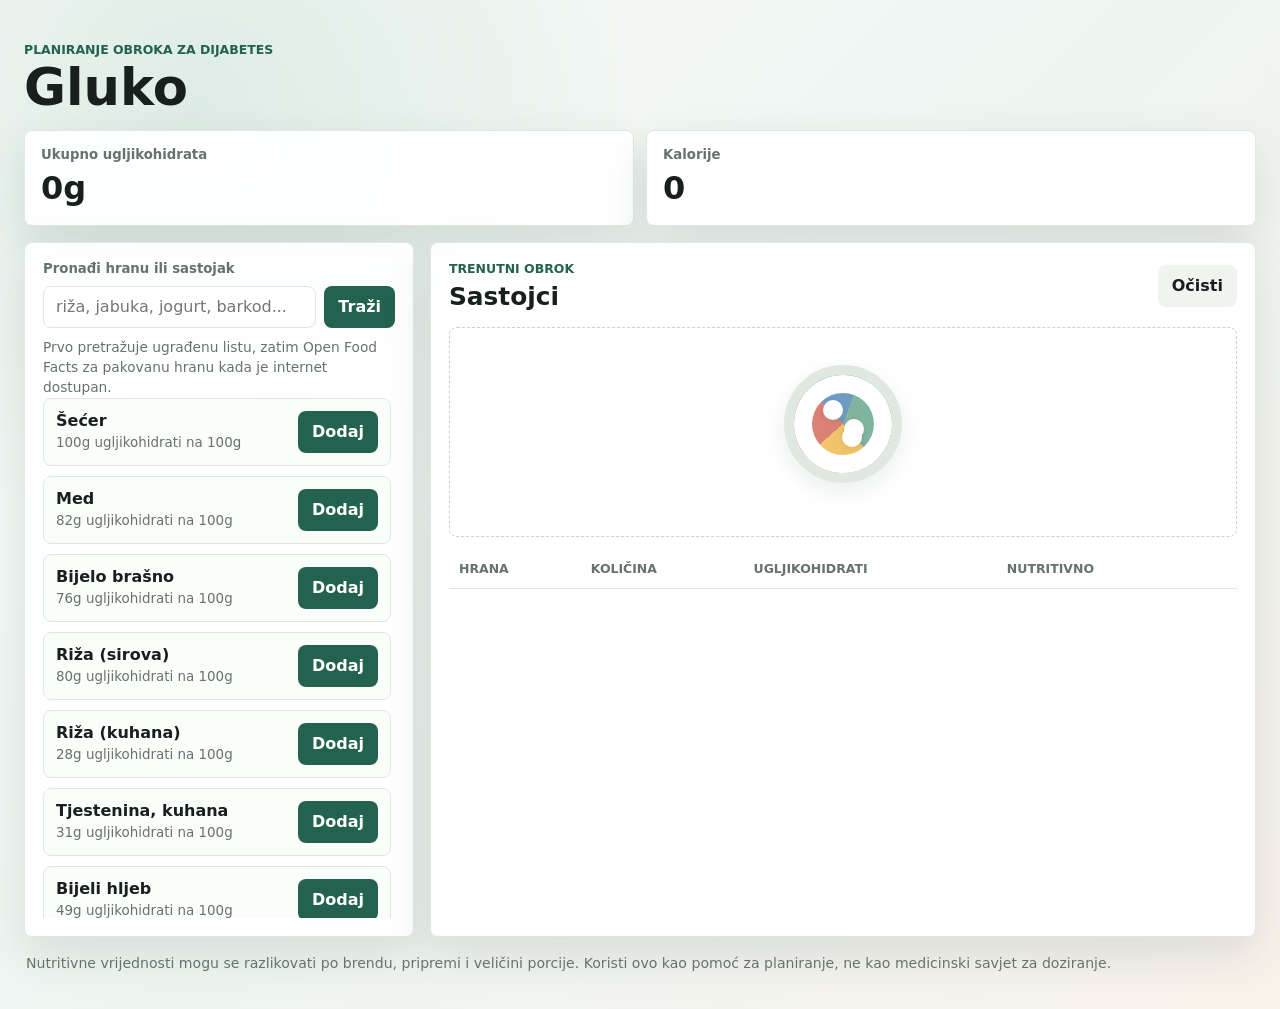
==== index.html @ 6bc79ed6 "Add files via upload" ====
<!doctype html>
<html lang="en">
  <head>
    <meta charset="utf-8" />
    <meta name="viewport" content="width=device-width, initial-scale=1" />
    <title>Gluko</title>
    <link rel="stylesheet" href="styles.css" />
  </head>
  <body>
    <main class="app-shell">
      <header class="topbar">
        <div>
          <p class="eyebrow" data-i18n="appKicker">Diabetes meal planning</p>
          <h1>Gluko</h1>
        </div>
      </header>

      <section class="summary-strip" aria-label="Meal nutrition totals" data-i18n-aria="mealTotals">
        <article>
          <span data-i18n="totalCarbs">Total carbs</span>
          <strong id="totalCarbs">0g</strong>
        </article>
        <article>
          <span data-i18n="calories">Calories</span>
          <strong id="totalCalories">0</strong>
        </article>
      </section>

      <section class="workspace">
        <aside class="search-pane" aria-label="Food search" data-i18n-aria="foodSearch">
          <div class="control-stack">
            <label for="foodSearch" data-i18n="findFood">Find food or ingredient</label>
            <div class="search-row">
              <input id="foodSearch" type="search" placeholder="rice, apple, yogurt, barcode..." data-i18n-placeholder="searchPlaceholder" autocomplete="off" />
              <button id="searchButton" type="button" data-i18n="search">Search</button>
            </div>
            <p class="hint" data-i18n="searchHint">Searches the built-in list first, then Open Food Facts for packaged foods when online.</p>
          </div>

          <div id="results" class="results" aria-live="polite"></div>

          <section class="restaurants-mobile" aria-label="Restorani">
            <button id="restaurantsToggle" type="button" class="restaurants-toggle">Restorani</button>
            <div id="restaurantsPanel" class="restaurants-panel" hidden>
              <article class="restaurant-card">
                <span class="restaurant-logo logo-mcd">M</span>
                <strong>McDonald's</strong>
              </article>
              <article class="restaurant-card">
                <span class="restaurant-logo logo-kfc">K</span>
                <strong>KFC</strong>
              </article>
              <article class="restaurant-card">
                <span class="restaurant-logo logo-bk">BK</span>
                <strong>Burger King</strong>
              </article>
              <article class="restaurant-card">
                <span class="restaurant-logo logo-sub">S</span>
                <strong>Subway</strong>
              </article>
              <article class="restaurant-card">
                <span class="restaurant-logo logo-pz">P</span>
                <strong>Pizza Hut</strong>
              </article>
              <article class="restaurant-card">
                <span class="restaurant-logo logo-local">Ć</span>
                <strong>Ćevabdžinica</strong>
              </article>
            </div>
          </section>

        </aside>

        <section class="meal-pane" aria-label="Current meal" data-i18n-aria="currentMeal">
          <div class="meal-head">
            <div>
              <p class="eyebrow" data-i18n="currentMeal">Current meal</p>
              <h2 data-i18n="ingredients">Ingredients</h2>
            </div>
            <div class="meal-actions">
              <button id="clearMeal" type="button" class="subtle-button" data-i18n="clear">Clear</button>
            </div>
          </div>

          <div id="emptyMeal" class="empty-state">
            <div class="plate-art" aria-hidden="true">
              <span></span><span></span><span></span>
            </div>
          </div>

          <div class="table-wrap">
            <table id="mealTable">
              <thead>
                <tr>
                  <th data-i18n="food">Food</th>
                  <th data-i18n="amount">Amount</th>
                  <th data-i18n="carbs">Carbs</th>
                  <th data-i18n="nutrition">Nutrition</th>
                  <th></th>
                </tr>
              </thead>
              <tbody id="mealBody"></tbody>
            </table>
          </div>
        </section>
      </section>

      <div id="foodAmountModal" class="food-modal" hidden>
        <div class="food-modal__backdrop" data-modal-close></div>
        <section class="food-modal__dialog" role="dialog" aria-modal="true" aria-labelledby="foodModalTitle">
          <h2 id="foodModalTitle"></h2>
          <p id="foodModalServing" class="hint"></p>

          <label class="food-modal__amount" for="foodAmountInput">
            <span data-i18n="amount">Amount</span>
            <span class="food-modal__input-wrap">
              <input id="foodAmountInput" type="number" min="1" step="1" inputmode="decimal" value="100" />
              <strong>g</strong>
            </span>
          </label>

          <div id="foodModalNutrition" class="food-modal__nutrition"></div>

          <div class="food-modal__actions">
            <button id="discardFoodButton" type="button" class="food-modal__discard" data-i18n="delete">Delete</button>
            <button id="saveFoodButton" type="button" class="food-modal__save" data-i18n="save">Save</button>
          </div>
        </section>
      </div>

      <footer>
        <p data-i18n="footerNote">Nutrition data can vary by brand, preparation, and serving size. Use this for planning support, not medical dosing advice.</p>
      </footer>
    </main>

    <template id="resultTemplate">
      <article class="result-card">
        <div>
          <strong></strong>
          <span></span>
        </div>
        <button type="button">Add</button>
      </article>
    </template>

    <script src="app.js?v=4"></script>
  </body>
</html>
---- styles.css ----
:root {
  --ink: #17201d;
  --muted: #66736d;
  --line: #dfe7e1;
  --surface: #ffffff;
  --wash: #f4f8f5;
  --mint: #3c8d73;
  --mint-dark: #23624e;
  --coral: #d95d4f;
  --gold: #d89b25;
  --blue: #4d79a8;
  --shadow: 0 18px 45px rgba(31, 57, 47, 0.12);
}

* {
  box-sizing: border-box;
}

html {
  min-width: 0;
}

body {
  margin: 0;
  background:
    radial-gradient(circle at 15% 10%, rgba(60, 141, 115, 0.12), transparent 28rem),
    linear-gradient(135deg, #f7faf7 0%, #eef5f1 52%, #f9f2eb 100%);
  color: var(--ink);
  cursor: default;
  font-family: Inter, ui-sans-serif, system-ui, -apple-system, BlinkMacSystemFont, "Segoe UI", sans-serif;
  user-select: none;
  -webkit-user-select: none;
  overflow-x: hidden;
}

button,
input,
textarea {
  font: inherit;
}

button {
  border: 0;
  cursor: pointer;
  transition: transform 0.2s cubic-bezier(0.16, 1, 0.3, 1), box-shadow 0.2s ease, background-color 0.2s ease, color 0.2s ease;
}

button:hover {
  transform: translateY(-2px);
  box-shadow: 0 6px 16px rgba(35, 98, 78, 0.18);
}

button:active {
  transform: translateY(1px) scale(0.97);
  box-shadow: 0 2px 6px rgba(35, 98, 78, 0.12);
}

.app-shell {
  min-height: 100vh;
  padding: 24px;
}

.topbar,
.summary-strip,
.workspace,
footer {
  width: min(1420px, 100%);
  margin: 0 auto;
}

/* Page Entrance Animations */
.topbar {
  display: flex;
  align-items: end;
  justify-content: space-between;
  gap: 20px;
  padding: 18px 0 18px;
  animation: slideDownFade 0.6s cubic-bezier(0.16, 1, 0.3, 1) both;
}

.summary-strip {
  display: grid;
  grid-template-columns: repeat(2, minmax(0, 1fr));
  gap: 12px;
  margin-bottom: 16px;
  animation: fadeInUp 0.6s cubic-bezier(0.16, 1, 0.3, 1) 0.1s both;
}

.search-pane {
  animation: fadeInLeft 0.6s cubic-bezier(0.16, 1, 0.3, 1) 0.2s both;
}

.meal-pane {
  animation: fadeInRight 0.6s cubic-bezier(0.16, 1, 0.3, 1) 0.25s both;
}

footer {
  animation: fadeIn 0.8s ease 0.4s both;
}

.top-actions {
  display: flex;
  align-items: end;
  gap: 12px;
}

.language-control {
  display: grid;
  gap: 7px;
  min-width: 148px;
  padding: 14px;
  background: var(--surface);
  border: 1px solid var(--line);
  border-radius: 8px;
  box-shadow: var(--shadow);
  transition: transform 0.25s ease, box-shadow 0.25s ease;
}

.language-control:hover {
  transform: translateY(-2px);
  box-shadow: 0 22px 50px rgba(31, 57, 47, 0.16);
}

.language-control > span {
  color: var(--muted);
  font-size: 0.83rem;
  font-weight: 700;
}

.language-switch {
  position: relative;
  display: grid;
  grid-template-columns: 1fr 1fr;
  align-items: center;
  min-height: 42px;
  padding: 4px;
  overflow: hidden;
  background: #eef3ef;
  border: 1px solid var(--line);
  border-radius: 8px;
  color: var(--ink);
  font-weight: 900;
}

.language-switch span {
  position: relative;
  z-index: 1;
  display: grid;
  place-items: center;
  min-width: 48px;
  transition: color 160ms ease;
}

.language-switch i {
  position: absolute;
  inset: 4px auto 4px 4px;
  width: calc(50% - 4px);
  background: var(--mint-dark);
  border-radius: 6px;
  transition: transform 220ms cubic-bezier(0.34, 1.56, 0.64, 1);
}

.language-switch span:first-child {
  color: #fff;
}

.language-switch.is-bs i {
  transform: translateX(100%);
}

.language-switch.is-bs span:first-child {
  color: var(--ink);
}

.language-switch.is-bs span:nth-child(2) {
  color: #fff;
}

.eyebrow {
  margin: 0 0 6px;
  color: var(--mint-dark);
  font-size: 0.78rem;
  font-weight: 800;
  letter-spacing: 0;
  text-transform: uppercase;
}

h1,
h2,
h3,
p {
  margin-top: 0;
}

h1 {
  margin-bottom: 0;
  font-size: clamp(2rem, 4vw, 4.4rem);
  line-height: 0.95;
  transition: color 0.3s ease;
}

h2 {
  margin-bottom: 0;
  font-size: 1.55rem;
}

h3 {
  margin-bottom: 14px;
  font-size: 1rem;
}

.target-panel {
  display: grid;
  gap: 7px;
  min-width: 190px;
  padding: 14px;
  background: var(--surface);
  border: 1px solid var(--line);
  border-radius: 8px;
  box-shadow: var(--shadow);
  transition: transform 0.25s ease, box-shadow 0.25s ease;
}

.target-panel:hover {
  transform: translateY(-2px);
  box-shadow: 0 22px 50px rgba(31, 57, 47, 0.16);
}

.target-panel label,
.control-stack label,
.custom-food label,
.tool-panel label {
  color: var(--muted);
  font-size: 0.83rem;
  font-weight: 700;
}

.target-panel div,
.inline-input {
  display: flex;
  align-items: center;
  gap: 8px;
}

input,
textarea {
  width: 100%;
  border: 1px solid var(--line);
  border-radius: 8px;
  background: #fff;
  color: var(--ink);
  cursor: text;
  font-size: 16px;
  outline: none;
  user-select: text;
  -webkit-user-select: text;
  transition: border-color 0.2s ease, box-shadow 0.2s ease, transform 0.15s ease;
}

input {
  min-height: 42px;
  padding: 0 12px;
}

textarea {
  resize: vertical;
  padding: 12px;
}

input:focus,
textarea:focus {
  border-color: var(--mint);
  box-shadow: 0 0 0 4px rgba(60, 141, 115, 0.18);
  transform: translateY(-1px);
}

.target-panel input {
  max-width: 88px;
  font-weight: 800;
}

.summary-strip article,
.search-pane,
.meal-pane,
.tool-panel {
  background: rgba(255, 255, 255, 0.92);
  border: 1px solid var(--line);
  border-radius: 8px;
  box-shadow: var(--shadow);
  transition: transform 0.25s ease, box-shadow 0.25s ease, border-color 0.25s ease;
}

.summary-strip article {
  min-height: 96px;
  padding: 16px;
  position: relative;
  overflow: hidden;
}

.summary-strip article:hover {
  transform: translateY(-3px);
  box-shadow: 0 24px 50px rgba(31, 57, 47, 0.16);
  border-color: rgba(60, 141, 115, 0.3);
}

.summary-strip span {
  display: block;
  color: var(--muted);
  font-size: 0.83rem;
  font-weight: 700;
}

.summary-strip strong {
  display: block;
  margin-top: 10px;
  font-size: 2rem;
  line-height: 1;
  transition: transform 0.25s cubic-bezier(0.34, 1.56, 0.64, 1), color 0.25s ease;
}

/* Number update animation pulse */
.summary-strip strong.updated-pop {
  animation: counterPop 0.4s cubic-bezier(0.175, 0.885, 0.32, 1.275);
  color: var(--mint-dark);
}

.progress-track {
  height: 12px;
  margin-top: 18px;
  overflow: hidden;
  background: #e9eee9;
  border-radius: 999px;
}

.progress-track div {
  width: 0%;
  max-width: 100%;
  height: 100%;
  background: linear-gradient(90deg, var(--mint), var(--gold), var(--coral));
  transition: width 350ms cubic-bezier(0.16, 1, 0.3, 1);
}

.workspace {
  display: grid;
  grid-template-columns: 390px minmax(0, 1fr);
  gap: 16px;
}

.search-pane,
.meal-pane {
  min-height: 620px;
  padding: 18px;
}

.control-stack {
  display: grid;
  gap: 10px;
}

.search-row {
  display: grid;
  grid-template-columns: 1fr auto;
  gap: 8px;
}

.search-row button,
.result-card button,
.custom-food button,
#saveMealButton,
.filter.is-active,
.period-tab.is-active {
  background: var(--mint-dark);
  color: #fff;
}

.search-row button,
.result-card button,
.custom-food button,
#saveMealButton,
.subtle-button,
.filter,
.period-tab {
  min-height: 42px;
  padding: 0 14px;
  border-radius: 8px;
  font-weight: 800;
}

.hint {
  margin: 0;
  color: var(--muted);
  font-size: 0.86rem;
  line-height: 1.45;
}

.filter-row {
  display: flex;
  flex-wrap: wrap;
  gap: 8px;
  margin: 16px 0;
}

.filter {
  background: #eef3ef;
  color: var(--ink);
}

.results {
  display: grid;
  gap: 10px;
  max-height: 520px;
  overflow: auto;
  padding-right: 4px;
  scroll-behavior: smooth;
}

.restaurants-mobile {
  display: none;
}

/* Staggered Entrance and Hover for Result Cards */
.result-card {
  display: grid;
  grid-template-columns: 1fr auto;
  align-items: center;
  gap: 12px;
  padding: 12px;
  background: #fbfdfb;
  border: 1px solid var(--line);
  border-radius: 8px;
  transition: transform 0.22s cubic-bezier(0.16, 1, 0.3, 1), box-shadow 0.22s ease, border-color 0.22s ease, background-color 0.22s ease;
  animation: resultCardFadeIn 0.35s cubic-bezier(0.16, 1, 0.3, 1) both;
  animation-delay: calc(var(--item-index, 0) * 30ms);
}

.result-card:hover {
  transform: translateY(-2px);
  border-color: var(--mint);
  box-shadow: 0 8px 20px rgba(60, 141, 115, 0.14);
  background: #ffffff;
}

.result-card strong,
.result-card span {
  display: block;
}

.result-card span {
  margin-top: 4px;
  color: var(--muted);
  font-size: 0.84rem;
  line-height: 1.35;
}

.result-card button {
  transition: transform 0.18s cubic-bezier(0.34, 1.56, 0.64, 1), background-color 0.18s ease, box-shadow 0.18s ease;
}

.result-card button:hover {
  transform: scale(1.05);
  background: var(--mint);
  box-shadow: 0 4px 12px rgba(60, 141, 115, 0.3);
}

.custom-food {
  margin-top: 18px;
  border-top: 1px solid var(--line);
  padding-top: 14px;
  transition: border-color 0.2s ease;
}

.custom-food summary {
  cursor: pointer;
  font-weight: 800;
  transition: color 0.2s ease, transform 0.2s ease;
  outline: none;
}

.custom-food summary:hover {
  color: var(--mint-dark);
}

.custom-food[open] summary {
  color: var(--mint-dark);
  margin-bottom: 6px;
}

.custom-food form {
  display: grid;
  grid-template-columns: repeat(2, minmax(0, 1fr));
  gap: 12px;
  margin-top: 14px;
  animation: formExpand 0.35s cubic-bezier(0.16, 1, 0.3, 1) both;
}

.custom-food label {
  display: grid;
  gap: 6px;
}

.custom-food label:first-child,
.custom-food button {
  grid-column: 1 / -1;
}

.meal-head {
  display: flex;
  align-items: center;
  justify-content: space-between;
  gap: 14px;
  margin-bottom: 16px;
}

.meal-actions {
  display: flex;
  flex-wrap: wrap;
  justify-content: end;
  gap: 8px;
}

.subtle-button {
  background: #f0f3f0;
  color: var(--ink);
  transition: background-color 0.2s ease, transform 0.2s ease, color 0.2s ease;
}

.subtle-button:hover {
  background: #e2ebd5;
  color: var(--mint-dark);
}

.empty-state {
  display: grid;
  place-items: center;
  min-height: 210px;
  margin-bottom: 12px;
  padding: 24px;
  border: 1px dashed #c7d4cc;
  border-radius: 8px;
  color: var(--muted);
  text-align: center;
  transition: opacity 0.3s ease, transform 0.3s ease;
  animation: fadeIn 0.4s ease-out;
}

/* Plate Art Floating and Breathing Animations */
.plate-art {
  position: relative;
  width: 118px;
  aspect-ratio: 1;
  margin-bottom: 16px;
  border: 10px solid #dfe9e2;
  border-radius: 50%;
  background: conic-gradient(from 20deg, #7fb49e 0 33%, #f0c46a 33% 58%, #d98275 58% 82%, #6f9bc2 82% 100%);
  box-shadow: inset 0 0 0 18px #fff, 0 8px 24px rgba(31, 57, 47, 0.08);
  animation: floatPlate 4s ease-in-out infinite alternate;
}

.plate-art span {
  position: absolute;
  width: 20px;
  height: 20px;
  border-radius: 50%;
  background: #fff;
  box-shadow: 0 2px 6px rgba(0, 0, 0, 0.08);
  animation: pulseDot 3s ease-in-out infinite alternate;
}

.plate-art span:nth-child(1) {
  left: 29px;
  top: 25px;
  animation-delay: 0s;
}

.plate-art span:nth-child(2) {
  right: 28px;
  top: 44px;
  animation-delay: 0.6s;
}

.plate-art span:nth-child(3) {
  left: 48px;
  bottom: 26px;
  animation-delay: 1.2s;
}

.table-wrap {
  overflow: auto;
}

table {
  width: 100%;
  min-width: 760px;
  border-collapse: collapse;
}

th,
td {
  padding: 12px 10px;
  border-bottom: 1px solid var(--line);
  text-align: left;
  vertical-align: middle;
}

th {
  color: var(--muted);
  font-size: 0.78rem;
  text-transform: uppercase;
}

/* Meal Table Row Animations */
tbody tr {
  animation: rowSlideIn 0.35s cubic-bezier(0.16, 1, 0.3, 1) both;
  transition: background-color 0.2s ease, transform 0.2s ease, opacity 0.25s ease;
}

tbody tr:hover {
  background-color: rgba(244, 248, 245, 0.6);
}

tbody tr.row-removing {
  animation: rowSlideOut 0.25s cubic-bezier(0.7, 0, 0.84, 0) forwards;
}

td strong,
td span {
  display: block;
}

td span {
  color: var(--muted);
  font-size: 0.82rem;
}

.amount-cell {
  display: flex;
  align-items: center;
  gap: 8px;
}

.amount-cell input {
  max-width: 92px;
  transition: transform 0.15s ease, border-color 0.2s ease, box-shadow 0.2s ease;
}

.amount-cell input:focus {
  transform: scale(1.03);
}

.nutrition-pills {
  display: flex;
  flex-wrap: wrap;
  gap: 6px;
}

.nutrition-pills span {
  padding: 5px 8px;
  background: #eef3ef;
  border-radius: 999px;
  color: var(--ink);
  font-size: 0.78rem;
  transition: transform 0.2s ease, background-color 0.2s ease, color 0.2s ease;
}

.nutrition-pills span:hover {
  transform: scale(1.08);
  background: #e0eae2;
  color: var(--mint-dark);
}

.remove-button {
  width: 36px;
  height: 36px;
  background: #f7e8e5;
  border-radius: 8px;
  color: #92372d;
  font-weight: 900;
  transition: transform 0.2s cubic-bezier(0.34, 1.56, 0.64, 1), background-color 0.2s ease, color 0.2s ease;
}

.remove-button:hover {
  transform: scale(1.12) rotate(8deg);
  background: #f3d4d0;
  color: #7a1d13;
  box-shadow: 0 4px 10px rgba(146, 55, 45, 0.2);
}

body.modal-open {
  overflow: hidden;
}

.food-modal[hidden] {
  display: none;
}

.food-modal {
  position: fixed;
  z-index: 1000;
  inset: 0;
  display: grid;
  place-items: center;
  padding: 18px;
}

.food-modal__backdrop {
  position: absolute;
  inset: 0;
  background: rgba(20, 36, 29, 0.58);
  backdrop-filter: blur(3px);
}

.food-modal__dialog {
  position: relative;
  width: min(440px, 100%);
  max-height: calc(100vh - 36px);
  overflow: auto;
  padding: 20px;
  background: #fff;
  border: 1px solid var(--line);
  border-radius: 12px;
  box-shadow: 0 24px 70px rgba(20, 36, 29, 0.28);
  animation: fadeInUp 0.24s ease-out;
}

.food-modal__dialog h2 {
  margin: 0 0 6px;
}

.food-modal__amount {
  display: grid;
  gap: 8px;
  margin-top: 18px;
  font-weight: 800;
}

.food-modal__input-wrap {
  display: grid;
  grid-template-columns: 1fr auto;
  align-items: center;
  gap: 10px;
}

.food-modal__input-wrap input {
  min-height: 48px;
  font-size: 1.1rem;
}

.food-modal__nutrition {
  display: grid;
  grid-template-columns: repeat(2, minmax(0, 1fr));
  gap: 8px;
  margin-top: 16px;
}

.food-modal__nutrition article {
  padding: 10px;
  background: #f4f8f5;
  border: 1px solid var(--line);
  border-radius: 8px;
}

.food-modal__nutrition span,
.food-modal__nutrition strong {
  display: block;
}

.food-modal__nutrition span {
  color: var(--muted);
  font-size: 0.76rem;
}

.food-modal__nutrition strong {
  margin-top: 4px;
}

.food-modal__actions {
  display: grid;
  grid-template-columns: 1fr 1fr;
  gap: 10px;
  margin-top: 18px;
}

.food-modal__actions button {
  min-height: 46px;
  border-radius: 8px;
  font-weight: 900;
}

.food-modal__discard {
  background: #f7e8e5;
  color: #92372d;
}

.food-modal__save {
  background: var(--mint-dark);
  color: #fff;
}

.tools-grid {
  display: grid;
  grid-template-columns: 1fr;
  gap: 12px;
  margin-top: 18px;
}

.tool-panel,
.tracker-panel {
  padding: 16px;
}

.tracker-panel {
  background: rgba(255, 255, 255, 0.92);
  border: 1px solid var(--line);
  border-radius: 8px;
  box-shadow: var(--shadow);
}

.tool-panel output {
  display: block;
  margin-top: 16px;
  color: var(--blue);
  font-size: 1.55rem;
  font-weight: 900;
}

.tracker-grid {
  display: grid;
  grid-template-columns: minmax(0, 1fr) minmax(0, 1fr);
  gap: 12px;
  margin-top: 12px;
}

.tracker-head {
  display: flex;
  align-items: start;
  justify-content: space-between;
  gap: 12px;
  margin-bottom: 14px;
}

.tracker-head h3 {
  margin-bottom: 0;
}

.tracker-head > strong {
  color: var(--blue);
  font-size: 1.55rem;
  line-height: 1;
}

.saved-meals,
.period-breakdown {
  display: grid;
  gap: 8px;
  max-height: 240px;
  overflow: auto;
  padding-right: 4px;
}

.saved-meal {
  display: grid;
  grid-template-columns: 1fr auto;
  gap: 10px;
  padding: 10px;
  background: #fbfdfb;
  border: 1px solid var(--line);
  border-radius: 8px;
  transition: transform 0.2s ease, box-shadow 0.2s ease;
}

.saved-meal:hover {
  transform: translateY(-2px);
  box-shadow: 0 6px 14px rgba(31, 57, 47, 0.08);
}

.saved-meal strong,
.saved-meal span {
  display: block;
}

.saved-meal span {
  color: var(--muted);
  font-size: 0.82rem;
  line-height: 1.35;
}

.period-tabs {
  display: flex;
  gap: 6px;
}

.period-tab {
  min-height: 36px;
  background: #eef3ef;
  color: var(--ink);
}

.period-stats {
  display: grid;
  grid-template-columns: repeat(3, minmax(0, 1fr));
  gap: 8px;
  margin-bottom: 12px;
}

.period-stats article {
  min-height: 76px;
  padding: 10px;
  background: #f6faf7;
  border: 1px solid var(--line);
  border-radius: 8px;
  transition: transform 0.2s ease;
}

.period-stats article:hover {
  transform: translateY(-2px);
}

.period-stats span {
  display: block;
  color: var(--muted);
  font-size: 0.78rem;
  font-weight: 800;
}

.period-stats strong {
  display: block;
  margin-top: 8px;
  font-size: 1.35rem;
  line-height: 1;
}

.period-row {
  display: flex;
  align-items: center;
  justify-content: space-between;
  gap: 10px;
  padding: 10px;
  background: #fbfdfb;
  border: 1px solid var(--line);
  border-radius: 8px;
  transition: transform 0.2s ease;
}

.period-row:hover {
  transform: translateX(3px);
}

.period-row span {
  color: var(--muted);
  font-size: 0.84rem;
}

footer {
  padding: 18px 2px 0;
  color: var(--muted);
  font-size: 0.88rem;
}

/* Keyframes Definitions */
@keyframes slideDownFade {
  from {
    opacity: 0;
    transform: translateY(-16px);
  }
  to {
    opacity: 1;
    transform: translateY(0);
  }
}

@keyframes fadeInUp {
  from {
    opacity: 0;
    transform: translateY(16px);
  }
  to {
    opacity: 1;
    transform: translateY(0);
  }
}

@keyframes fadeInLeft {
  from {
    opacity: 0;
    transform: translateX(-16px);
  }
  to {
    opacity: 1;
    transform: translateX(0);
  }
}

@keyframes fadeInRight {
  from {
    opacity: 0;
    transform: translateX(16px);
  }
  to {
    opacity: 1;
    transform: translateX(0);
  }
}

@keyframes fadeIn {
  from { opacity: 0; }
  to { opacity: 1; }
}

@keyframes resultCardFadeIn {
  from {
    opacity: 0;
    transform: translateY(10px) scale(0.98);
  }
  to {
    opacity: 1;
    transform: translateY(0) scale(1);
  }
}

@keyframes rowSlideIn {
  from {
    opacity: 0;
    transform: translateY(12px) scale(0.97);
  }
  to {
    opacity: 1;
    transform: translateY(0) scale(1);
  }
}

@keyframes rowSlideOut {
  from {
    opacity: 1;
    transform: translateX(0) scale(1);
    max-height: 80px;
  }
  to {
    opacity: 0;
    transform: translateX(-24px) scale(0.94);
    max-height: 0;
    padding-top: 0;
    padding-bottom: 0;
    margin: 0;
  }
}

@keyframes counterPop {
  0% {
    transform: scale(1);
  }
  50% {
    transform: scale(1.18);
    color: var(--mint);
  }
  100% {
    transform: scale(1);
  }
}

@keyframes floatPlate {
  0% {
    transform: translateY(0) rotate(0deg);
  }
  100% {
    transform: translateY(-8px) rotate(3deg);
  }
}

@keyframes pulseDot {
  0% {
    transform: scale(1);
    opacity: 0.85;
  }
  100% {
    transform: scale(1.22);
    opacity: 1;
  }
}

@keyframes formExpand {
  from {
    opacity: 0;
    transform: translateY(-8px);
  }
  to {
    opacity: 1;
    transform: translateY(0);
  }
}

@media (max-width: 1020px) {
  .summary-strip {
    grid-template-columns: repeat(2, minmax(0, 1fr));
  }

  .progress-card {
    grid-column: 1 / -1;
  }

  .workspace {
    grid-template-columns: 1fr;
  }

  .search-pane,
  .meal-pane {
    min-height: auto;
  }

  .results {
    max-height: 360px;
  }
}

@media (max-width: 680px) {
  .app-shell {
    padding: 10px;
  }

  .topbar {
    align-items: stretch;
    flex-direction: column;
    gap: 12px;
    padding: 8px 0 12px;
  }

  .top-actions {
    display: grid;
    grid-template-columns: minmax(0, 0.9fr) minmax(0, 1.1fr);
    align-items: stretch;
    gap: 8px;
  }

  h1 {
    font-size: 2.1rem;
    line-height: 1;
  }

  h2 {
    font-size: 1.35rem;
  }

  h3 {
    font-size: 0.98rem;
  }

  .language-control,
  .target-panel {
    min-width: 0;
    padding: 11px;
    box-shadow: 0 10px 24px rgba(31, 57, 47, 0.09);
  }

  .language-switch span {
    min-width: 0;
  }

  .target-panel div,
  .inline-input {
    align-items: stretch;
  }

  .target-panel input {
    max-width: none;
    min-width: 0;
  }

  .target-panel span,
  .inline-input span {
    align-self: center;
    font-size: 0.88rem;
    line-height: 1.15;
  }

  .summary-strip,
  .tools-grid,
  .tracker-grid,
  .period-stats,
  .custom-food form {
    grid-template-columns: 1fr;
  }

  .summary-strip {
    grid-template-columns: repeat(2, minmax(0, 1fr));
    gap: 8px;
    margin-bottom: 10px;
  }

  .summary-strip article {
    min-height: 76px;
    padding: 12px;
  }

  .summary-strip span {
    font-size: 0.76rem;
    line-height: 1.2;
  }

  .summary-strip strong {
    margin-top: 8px;
    font-size: 1.45rem;
  }

  .progress-card {
    grid-column: 1 / -1;
    min-height: 70px;
  }

  .progress-track {
    margin-top: 12px;
  }

  .workspace {
    gap: 10px;
    min-width: 0;
  }

  .topbar,
  .summary-strip,
  .workspace,
  footer {
    max-width: 100%;
    width: 100%;
  }

  .search-pane,
  .meal-pane {
    max-width: 100%;
    min-width: 0;
    padding: 12px;
    border-radius: 8px;
    box-shadow: 0 10px 24px rgba(31, 57, 47, 0.09);
  }

  .search-row {
    grid-template-columns: 1fr;
  }

  .search-row button,
  .result-card button,
  .custom-food button,
  #saveMealButton,
  .subtle-button,
  .filter,
  .period-tab {
    min-height: 46px;
  }

  .filter-row {
    flex-wrap: nowrap;
    margin: 12px -2px 14px;
    overflow-x: auto;
    padding: 0 2px 4px;
    scrollbar-width: none;
  }

  .filter-row::-webkit-scrollbar {
    display: none;
  }

  .filter {
    flex: 0 0 auto;
  }

  .results {
    max-height: none;
    padding-right: 0;
  }

  .restaurants-mobile {
    display: grid;
    gap: 10px;
    margin-top: 12px;
  }

  .restaurants-mobile.is-hidden-by-search {
    display: none;
  }

  .restaurants-toggle {
    min-height: 48px;
    width: 100%;
    padding: 0 14px;
    background: var(--mint-dark);
    border-radius: 8px;
    color: #fff;
    font-weight: 900;
  }

  .restaurants-panel {
    display: grid;
    grid-template-columns: repeat(2, minmax(0, 1fr));
    gap: 8px;
    animation: formExpand 0.3s ease-out;
  }

  .restaurants-panel[hidden] {
    display: none;
  }

  .restaurant-card {
    display: grid;
    grid-template-columns: 44px minmax(0, 1fr);
    align-items: center;
    gap: 10px;
    min-height: 64px;
    padding: 10px;
    background: #fbfdfb;
    border: 1px solid var(--line);
    border-radius: 8px;
    transition: transform 0.25s ease, box-shadow 0.25s ease;
  }

  .restaurant-card:hover {
    transform: translateY(-2px);
    box-shadow: 0 6px 16px rgba(0,0,0,0.08);
  }

  .restaurant-card strong {
    min-width: 0;
    font-size: 0.9rem;
    line-height: 1.15;
  }

  .restaurant-logo {
    display: grid;
    place-items: center;
    width: 44px;
    height: 44px;
    border-radius: 8px;
    color: #fff;
    font-weight: 950;
    transition: transform 0.2s cubic-bezier(0.34, 1.56, 0.64, 1);
  }

  .restaurant-card:hover .restaurant-logo {
    transform: scale(1.08);
  }

  .logo-mcd {
    background: #c62828;
    color: #ffd54f;
  }

  .logo-kfc {
    background: #b71c1c;
  }

  .logo-bk {
    background: #ef8f21;
    color: #5a2a16;
  }

  .logo-sub {
    background: #168a45;
    color: #ffe15a;
  }

  .logo-pz {
    background: #d32f2f;
  }

  .logo-local {
    background: var(--blue);
  }

  .results.is-empty-search {
    display: none;
  }

  .result-card {
    grid-template-columns: 1fr;
    gap: 10px;
  }

  .result-card button {
    width: 100%;
  }

  .custom-food label:first-child,
  .custom-food button {
    grid-column: auto;
  }

  .meal-head {
    align-items: stretch;
    flex-direction: column;
    gap: 12px;
  }

  .meal-pane {
    min-height: 0;
    padding: 10px;
  }

  .meal-pane .meal-head {
    gap: 6px;
    margin-bottom: 2px;
  }

  .meal-pane .meal-head h2 {
    font-size: 1.1rem;
  }

  .meal-pane .meal-head .eyebrow {
    font-size: 0.68rem;
  }

  .meal-pane .meal-actions button {
    min-height: 38px;
  }

  .meal-actions {
    display: block;
    width: 100%;
  }

  .meal-actions button {
    width: 100%;
  }

  .empty-state {
    min-height: 92px;
    padding: 10px;
  }

  .plate-art {
    width: 62px;
    margin-bottom: 0;
    border-width: 6px;
    box-shadow: inset 0 0 0 9px #fff, 0 6px 18px rgba(31, 57, 47, 0.08);
  }

  .table-wrap {
    overflow: visible;
  }

  table,
  tbody,
  tr,
  td {
    display: block;
    width: 100%;
  }

  table {
    min-width: 0;
  }

  thead {
    display: none;
  }

  tbody {
    display: grid;
    gap: 10px;
  }

  tr {
    position: relative;
    padding: 12px;
    background: #fbfdfb;
    border: 1px solid var(--line);
    border-radius: 8px;
  }

  td {
    padding: 0;
    border-bottom: 0;
  }

  td:first-child {
    padding-right: 48px;
    margin-bottom: 10px;
  }

  td:first-child strong {
    font-size: 1rem;
    line-height: 1.2;
  }

  td:nth-child(2) {
    margin-bottom: 10px;
  }

  td:nth-child(3) {
    display: block;
    margin-bottom: 10px;
    padding: 10px;
    background: #f1f6f2;
    border-radius: 8px;
  }

  td:nth-child(3) strong {
    margin: 0;
  }

  td:nth-child(5) {
    position: absolute;
    top: 10px;
    right: 10px;
    width: auto;
  }

  .amount-cell {
    display: grid;
    grid-template-columns: minmax(0, 1fr) auto;
  }

  .amount-cell input {
    max-width: none;
    min-height: 46px;
  }

  .nutrition-pills {
    gap: 5px;
  }

  .nutrition-pills span {
    padding: 6px 8px;
    font-size: 0.76rem;
  }

  .remove-button {
    width: 42px;
    height: 42px;
  }

  .tool-panel,
  .tracker-panel {
    padding: 12px;
    box-shadow: 0 10px 24px rgba(31, 57, 47, 0.09);
  }

  .tool-panel output {
    font-size: 1.35rem;
  }

  textarea {
    min-height: 126px;
  }

  .tracker-head {
    align-items: center;
  }

  .tracker-head > strong {
    font-size: 1.35rem;
  }

  .saved-meals,
  .period-breakdown {
    max-height: none;
    padding-right: 0;
  }

  .period-tabs {
    flex: 0 0 auto;
  }

  .period-stats {
    gap: 8px;
  }

  .period-stats article {
    min-height: 68px;
  }

  .period-row {
    align-items: start;
    flex-direction: column;
    gap: 4px;
  }

  footer {
    padding: 14px 2px 4px;
    font-size: 0.8rem;
    line-height: 1.4;
  }
}
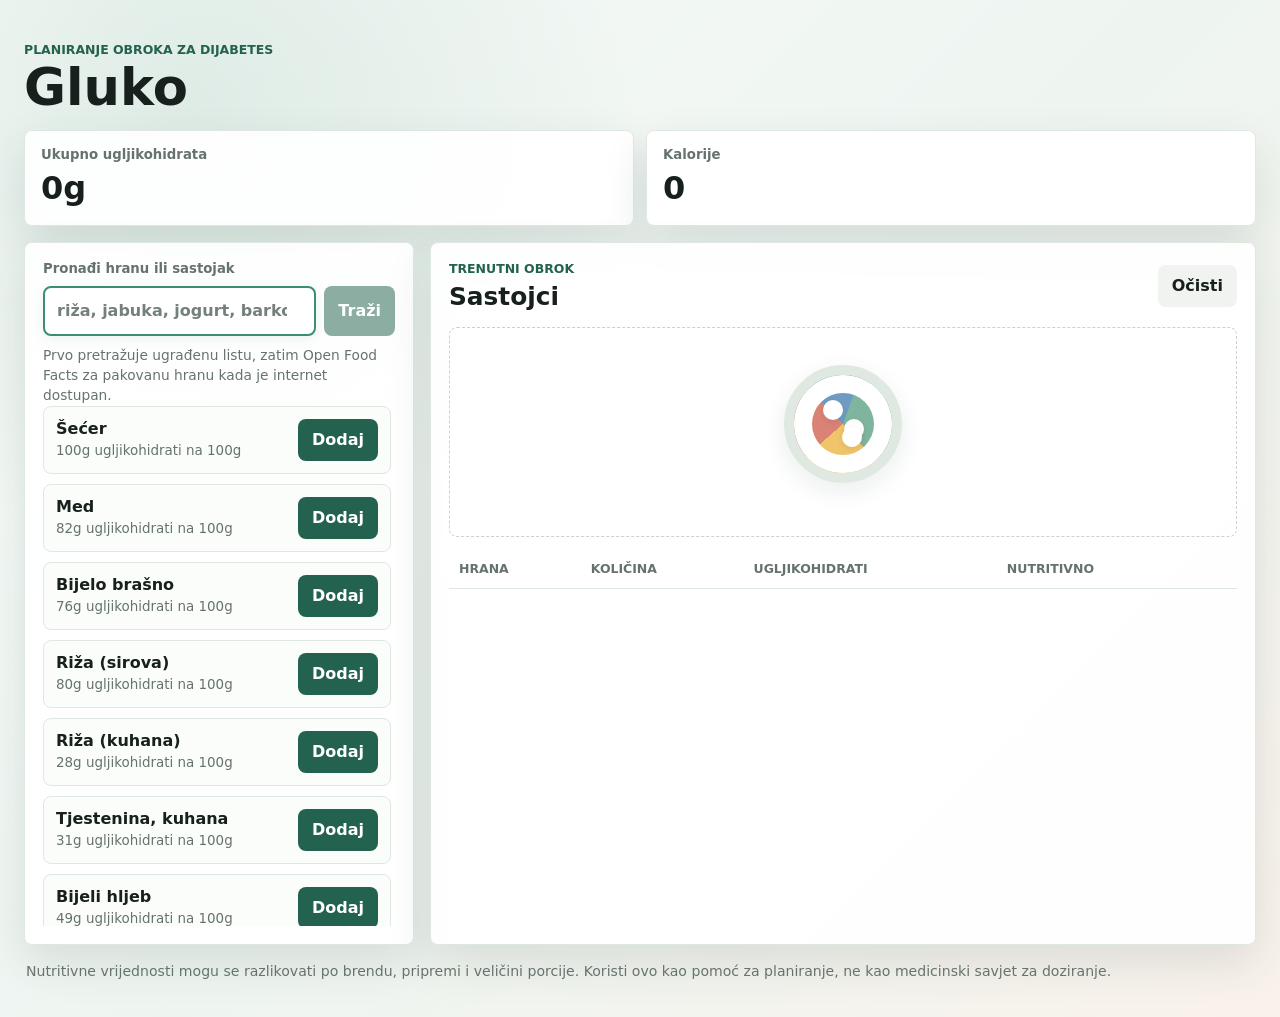
==== commit 87efd84b: "Add files via upload" ====
--- a/index.html
+++ b/index.html
@@ -5,6 +5,40 @@
     <meta name="viewport" content="width=device-width, initial-scale=1" />
     <title>Gluko</title>
     <link rel="stylesheet" href="styles.css" />
+
+    <style>
+      /* Search visibility enhancement */
+      #foodSearch {
+        min-height: 50px;
+        border: 2px solid var(--mint, #3c8d73);
+        font-weight: 700;
+        box-shadow: 0 3px 12px rgba(60, 141, 115, 0.10);
+      }
+
+      #foodSearch::placeholder {
+        color: #66736d;
+        font-weight: 700;
+        opacity: 0.9;
+      }
+
+      #foodSearch:focus {
+        border-color: var(--mint-dark, #23624e);
+        box-shadow: 0 0 0 4px rgba(60, 141, 115, 0.18), 0 5px 16px rgba(60, 141, 115, 0.14);
+      }
+
+      #searchButton {
+        opacity: 0.52;
+        font-weight: 700;
+        transition: opacity 0.2s ease, transform 0.2s ease, box-shadow 0.2s ease;
+      }
+
+      #searchButton.search-ready {
+        opacity: 1;
+        font-weight: 900;
+        box-shadow: 0 5px 14px rgba(35, 98, 78, 0.24);
+      }
+    </style>
+
   </head>
   <body>
     <main class="app-shell">
@@ -144,5 +178,22 @@
     </template>
 
     <script src="app.js?v=4"></script>
+
+    <script>
+      document.addEventListener("DOMContentLoaded", () => {
+        const foodSearch = document.getElementById("foodSearch");
+        const searchButton = document.getElementById("searchButton");
+
+        if (!foodSearch || !searchButton) return;
+
+        const updateSearchButtonState = () => {
+          searchButton.classList.toggle("search-ready", foodSearch.value.trim().length > 0);
+        };
+
+        foodSearch.addEventListener("input", updateSearchButtonState);
+        updateSearchButtonState();
+      });
+    </script>
+
   </body>
 </html>
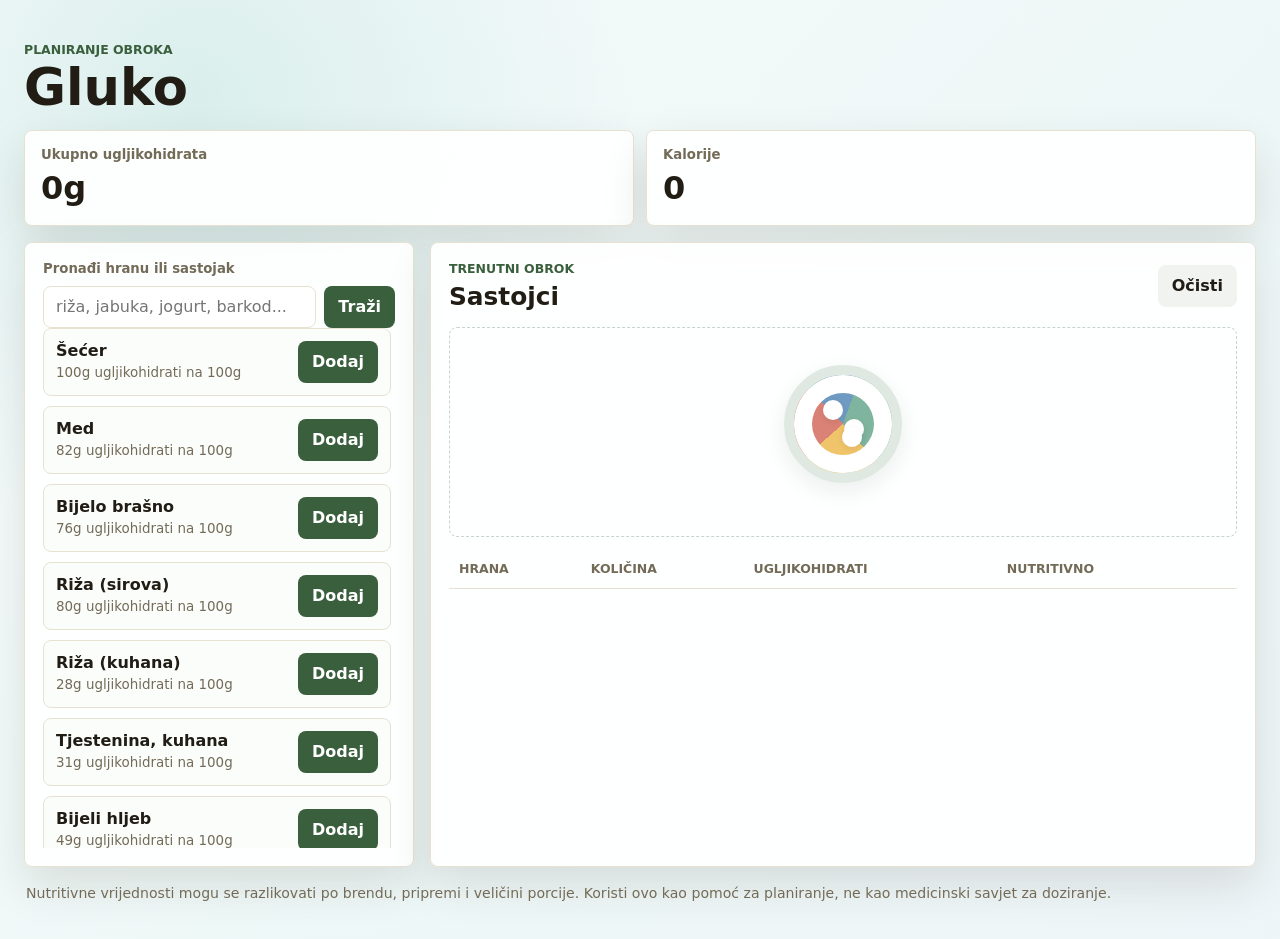
==== commit d049d8c0: "Add files via upload" ====
--- a/index.html
+++ b/index.html
@@ -5,46 +5,42 @@
     <meta name="viewport" content="width=device-width, initial-scale=1" />
     <title>Gluko</title>
     <link rel="stylesheet" href="styles.css" />
+    <style>
+      @media (max-width: 700px) {
+        .result-card {
+          display: flex;
+          align-items: center;
+          justify-content: space-between;
+          gap: 10px;
+        }
 
-    <style>
-      /* Search visibility enhancement */
-      #foodSearch {
-        min-height: 50px;
-        border: 2px solid var(--mint, #3c8d73);
-        font-weight: 700;
-        box-shadow: 0 3px 12px rgba(60, 141, 115, 0.10);
-      }
+        .result-card > div {
+          min-width: 0;
+          flex: 1;
+        }
 
-      #foodSearch::placeholder {
-        color: #66736d;
-        font-weight: 700;
-        opacity: 0.9;
-      }
+        .result-card > button {
+          width: 34px;
+          min-width: 34px;
+          height: 34px;
+          padding: 0;
+          border-radius: 50%;
+          font-size: 0;
+          line-height: 1;
+        }
 
-      #foodSearch:focus {
-        border-color: var(--mint-dark, #23624e);
-        box-shadow: 0 0 0 4px rgba(60, 141, 115, 0.18), 0 5px 16px rgba(60, 141, 115, 0.14);
-      }
-
-      #searchButton {
-        opacity: 0.52;
-        font-weight: 700;
-        transition: opacity 0.2s ease, transform 0.2s ease, box-shadow 0.2s ease;
-      }
-
-      #searchButton.search-ready {
-        opacity: 1;
-        font-weight: 900;
-        box-shadow: 0 5px 14px rgba(35, 98, 78, 0.24);
+        .result-card > button::before {
+          content: "+";
+          font-size: 24px;
+        }
       }
     </style>
-
   </head>
   <body>
     <main class="app-shell">
       <header class="topbar">
         <div>
-          <p class="eyebrow" data-i18n="appKicker">Diabetes meal planning</p>
+          <p class="eyebrow">Planiranje obroka</p>
           <h1>Gluko</h1>
         </div>
       </header>
@@ -68,7 +64,6 @@
               <input id="foodSearch" type="search" placeholder="rice, apple, yogurt, barcode..." data-i18n-placeholder="searchPlaceholder" autocomplete="off" />
               <button id="searchButton" type="button" data-i18n="search">Search</button>
             </div>
-            <p class="hint" data-i18n="searchHint">Searches the built-in list first, then Open Food Facts for packaged foods when online.</p>
           </div>
 
           <div id="results" class="results" aria-live="polite"></div>
@@ -173,27 +168,10 @@
           <strong></strong>
           <span></span>
         </div>
-        <button type="button">Add</button>
+        <button type="button" aria-label="Dodaj">Add</button>
       </article>
     </template>
 
     <script src="app.js?v=4"></script>
-
-    <script>
-      document.addEventListener("DOMContentLoaded", () => {
-        const foodSearch = document.getElementById("foodSearch");
-        const searchButton = document.getElementById("searchButton");
-
-        if (!foodSearch || !searchButton) return;
-
-        const updateSearchButtonState = () => {
-          searchButton.classList.toggle("search-ready", foodSearch.value.trim().length > 0);
-        };
-
-        foodSearch.addEventListener("input", updateSearchButtonState);
-        updateSearchButtonState();
-      });
-    </script>
-
   </body>
 </html>
--- a/styles.css
+++ b/styles.css
@@ -1,15 +1,38 @@
 :root {
-  --ink: #17201d;
-  --muted: #66736d;
-  --line: #dfe7e1;
-  --surface: #ffffff;
-  --wash: #f4f8f5;
-  --mint: #3c8d73;
-  --mint-dark: #23624e;
-  --coral: #d95d4f;
-  --gold: #d89b25;
-  --blue: #4d79a8;
-  --shadow: 0 18px 45px rgba(31, 57, 47, 0.12);
+  /* Herb & Spice palette — grounded in the app's subject (fresh food, pantry staples) */
+  --ink: #211d15;
+  --muted: #736b58;
+  --line: #e6e1d1;
+  --surface: #fffefb;
+  --wash: #f7f4e8;
+  --mint: #4b7a4f;       /* sage — primary */
+  --mint-dark: #3a5f3d;  /* deep herb — primary hover/active */
+  --coral: #c1552c;      /* terracotta — warnings, remove actions */
+  --gold: #d9a441;       /* saffron — highlights, progress */
+  --blue: #6a5088;       /* plum — secondary numbers, tool output */
+  --shadow: 0 18px 45px rgba(41, 34, 20, 0.12);
+
+  /* Motion tokens — one easing language used everywhere */
+  --ease-out: cubic-bezier(0.22, 1, 0.36, 1);
+  --ease-pop: cubic-bezier(0.3, 1.2, 0.4, 1);
+  --dur-fast: 0.15s;
+  --dur-base: 0.25s;
+  --dur-slow: 0.45s;
+}
+
+/* Second selectable combination — add class="theme-berry" to <body> to use it */
+body.theme-berry {
+  --ink: #241220;
+  --muted: #7c6478;
+  --line: #ead9e4;
+  --surface: #fffbfe;
+  --wash: #faf3f8;
+  --mint: #a83264;
+  --mint-dark: #7a2350;
+  --coral: #2f8f80;
+  --gold: #e8a33d;
+  --blue: #5a6b9e;
+  --shadow: 0 18px 45px rgba(58, 24, 46, 0.14);
 }
 
 * {
@@ -23,8 +46,8 @@
 body {
   margin: 0;
   background:
-    radial-gradient(circle at 15% 10%, rgba(60, 141, 115, 0.12), transparent 28rem),
-    linear-gradient(135deg, #f7faf7 0%, #eef5f1 52%, #f9f2eb 100%);
+    radial-gradient(circle at 15% 10%, rgba(22, 156, 140, 0.12), transparent 28rem),
+    linear-gradient(135deg, #f7fbfb 0%, #eef8f7 52%, #eef5f8 100%);
   color: var(--ink);
   cursor: default;
   font-family: Inter, ui-sans-serif, system-ui, -apple-system, BlinkMacSystemFont, "Segoe UI", sans-serif;
@@ -42,17 +65,18 @@
 button {
   border: 0;
   cursor: pointer;
-  transition: transform 0.2s cubic-bezier(0.16, 1, 0.3, 1), box-shadow 0.2s ease, background-color 0.2s ease, color 0.2s ease;
+  transition: transform var(--dur-base) var(--ease-out), box-shadow var(--dur-base) var(--ease-out), background-color var(--dur-fast) ease, color var(--dur-fast) ease;
 }
 
 button:hover {
   transform: translateY(-2px);
-  box-shadow: 0 6px 16px rgba(35, 98, 78, 0.18);
+  box-shadow: 0 6px 16px rgba(41, 34, 20, 0.16);
 }
 
 button:active {
-  transform: translateY(1px) scale(0.97);
-  box-shadow: 0 2px 6px rgba(35, 98, 78, 0.12);
+  transform: translateY(0) scale(0.98);
+  box-shadow: 0 2px 6px rgba(41, 34, 20, 0.12);
+  transition-duration: var(--dur-fast);
 }
 
 .app-shell {
@@ -68,14 +92,14 @@
   margin: 0 auto;
 }
 
-/* Page Entrance Animations */
+/* Page Entrance Animation — one motion language, shared stagger */
 .topbar {
   display: flex;
   align-items: end;
   justify-content: space-between;
   gap: 20px;
   padding: 18px 0 18px;
-  animation: slideDownFade 0.6s cubic-bezier(0.16, 1, 0.3, 1) both;
+  animation: riseFade var(--dur-slow) var(--ease-out) both;
 }
 
 .summary-strip {
@@ -83,19 +107,19 @@
   grid-template-columns: repeat(2, minmax(0, 1fr));
   gap: 12px;
   margin-bottom: 16px;
-  animation: fadeInUp 0.6s cubic-bezier(0.16, 1, 0.3, 1) 0.1s both;
+  animation: riseFade var(--dur-slow) var(--ease-out) 0.06s both;
 }
 
 .search-pane {
-  animation: fadeInLeft 0.6s cubic-bezier(0.16, 1, 0.3, 1) 0.2s both;
+  animation: riseFade var(--dur-slow) var(--ease-out) 0.12s both;
 }
 
 .meal-pane {
-  animation: fadeInRight 0.6s cubic-bezier(0.16, 1, 0.3, 1) 0.25s both;
+  animation: riseFade var(--dur-slow) var(--ease-out) 0.16s both;
 }
 
 footer {
-  animation: fadeIn 0.8s ease 0.4s both;
+  animation: riseFade var(--dur-slow) var(--ease-out) 0.22s both;
 }
 
 .top-actions {
@@ -113,7 +137,7 @@
   border: 1px solid var(--line);
   border-radius: 8px;
   box-shadow: var(--shadow);
-  transition: transform 0.25s ease, box-shadow 0.25s ease;
+  transition: transform var(--dur-base) var(--ease-out), box-shadow var(--dur-base) var(--ease-out);
 }
 
 .language-control:hover {
@@ -218,7 +242,7 @@
   border: 1px solid var(--line);
   border-radius: 8px;
   box-shadow: var(--shadow);
-  transition: transform 0.25s ease, box-shadow 0.25s ease;
+  transition: transform var(--dur-base) var(--ease-out), box-shadow var(--dur-base) var(--ease-out);
 }
 
 .target-panel:hover {
@@ -287,7 +311,7 @@
   border: 1px solid var(--line);
   border-radius: 8px;
   box-shadow: var(--shadow);
-  transition: transform 0.25s ease, box-shadow 0.25s ease, border-color 0.25s ease;
+  transition: transform var(--dur-base) var(--ease-out), box-shadow var(--dur-base) var(--ease-out), border-color var(--dur-base) ease;
 }
 
 .summary-strip article {
@@ -428,9 +452,9 @@
   background: #fbfdfb;
   border: 1px solid var(--line);
   border-radius: 8px;
-  transition: transform 0.22s cubic-bezier(0.16, 1, 0.3, 1), box-shadow 0.22s ease, border-color 0.22s ease, background-color 0.22s ease;
-  animation: resultCardFadeIn 0.35s cubic-bezier(0.16, 1, 0.3, 1) both;
-  animation-delay: calc(var(--item-index, 0) * 30ms);
+  transition: transform var(--dur-base) var(--ease-out), box-shadow var(--dur-base) var(--ease-out), border-color var(--dur-base) ease, background-color var(--dur-base) ease;
+  animation: resultCardFadeIn var(--dur-base) var(--ease-out) both;
+  animation-delay: calc(var(--item-index, 0) * 18ms);
 }
 
 .result-card:hover {
@@ -453,13 +477,13 @@
 }
 
 .result-card button {
-  transition: transform 0.18s cubic-bezier(0.34, 1.56, 0.64, 1), background-color 0.18s ease, box-shadow 0.18s ease;
+  transition: transform var(--dur-fast) var(--ease-out), background-color var(--dur-fast) ease, box-shadow var(--dur-fast) ease;
 }
 
 .result-card button:hover {
-  transform: scale(1.05);
+  transform: scale(1.04);
   background: var(--mint);
-  box-shadow: 0 4px 12px rgba(60, 141, 115, 0.3);
+  box-shadow: 0 4px 12px rgba(75, 122, 79, 0.28);
 }
 
 .custom-food {
@@ -490,7 +514,7 @@
   grid-template-columns: repeat(2, minmax(0, 1fr));
   gap: 12px;
   margin-top: 14px;
-  animation: formExpand 0.35s cubic-bezier(0.16, 1, 0.3, 1) both;
+  animation: formExpand var(--dur-base) var(--ease-out) both;
 }
 
 .custom-food label {
@@ -610,16 +634,16 @@
 
 /* Meal Table Row Animations */
 tbody tr {
-  animation: rowSlideIn 0.35s cubic-bezier(0.16, 1, 0.3, 1) both;
-  transition: background-color 0.2s ease, transform 0.2s ease, opacity 0.25s ease;
+  animation: rowSlideIn var(--dur-base) var(--ease-out) both;
+  transition: background-color var(--dur-fast) ease, transform var(--dur-fast) ease, opacity var(--dur-base) ease;
 }
 
 tbody tr:hover {
-  background-color: rgba(244, 248, 245, 0.6);
+  background-color: rgba(247, 244, 232, 0.6);
 }
 
 tbody tr.row-removing {
-  animation: rowSlideOut 0.25s cubic-bezier(0.7, 0, 0.84, 0) forwards;
+  animation: rowSlideOut var(--dur-base) cubic-bezier(0.6, 0, 0.9, 0) forwards;
 }
 
 td strong,
@@ -659,7 +683,7 @@
   border-radius: 999px;
   color: var(--ink);
   font-size: 0.78rem;
-  transition: transform 0.2s ease, background-color 0.2s ease, color 0.2s ease;
+  transition: transform var(--dur-base) var(--ease-out), background-color var(--dur-fast) ease, color var(--dur-fast) ease;
 }
 
 .nutrition-pills span:hover {
@@ -675,14 +699,14 @@
   border-radius: 8px;
   color: #92372d;
   font-weight: 900;
-  transition: transform 0.2s cubic-bezier(0.34, 1.56, 0.64, 1), background-color 0.2s ease, color 0.2s ease;
+  transition: transform var(--dur-base) var(--ease-out), background-color var(--dur-fast) ease, color var(--dur-fast) ease;
 }
 
 .remove-button:hover {
-  transform: scale(1.12) rotate(8deg);
+  transform: scale(1.06);
   background: #f3d4d0;
   color: #7a1d13;
-  box-shadow: 0 4px 10px rgba(146, 55, 45, 0.2);
+  box-shadow: 0 4px 10px rgba(146, 55, 45, 0.18);
 }
 
 body.modal-open {
@@ -718,8 +742,8 @@
   background: #fff;
   border: 1px solid var(--line);
   border-radius: 12px;
-  box-shadow: 0 24px 70px rgba(20, 36, 29, 0.28);
-  animation: fadeInUp 0.24s ease-out;
+  box-shadow: 0 24px 70px rgba(36, 28, 16, 0.28);
+  animation: fadeInUp var(--dur-base) var(--ease-out);
 }
 
 .food-modal__dialog h2 {
@@ -865,7 +889,7 @@
   background: #fbfdfb;
   border: 1px solid var(--line);
   border-radius: 8px;
-  transition: transform 0.2s ease, box-shadow 0.2s ease;
+  transition: transform var(--dur-base) var(--ease-out), box-shadow var(--dur-base) var(--ease-out);
 }
 
 .saved-meal:hover {
@@ -908,7 +932,7 @@
   background: #f6faf7;
   border: 1px solid var(--line);
   border-radius: 8px;
-  transition: transform 0.2s ease;
+  transition: transform var(--dur-base) var(--ease-out);
 }
 
 .period-stats article:hover {
@@ -957,10 +981,10 @@
 }
 
 /* Keyframes Definitions */
-@keyframes slideDownFade {
+@keyframes riseFade {
   from {
     opacity: 0;
-    transform: translateY(-16px);
+    transform: translateY(10px);
   }
   to {
     opacity: 1;
@@ -971,33 +995,11 @@
 @keyframes fadeInUp {
   from {
     opacity: 0;
-    transform: translateY(16px);
+    transform: translateY(10px);
   }
   to {
     opacity: 1;
     transform: translateY(0);
-  }
-}
-
-@keyframes fadeInLeft {
-  from {
-    opacity: 0;
-    transform: translateX(-16px);
-  }
-  to {
-    opacity: 1;
-    transform: translateX(0);
-  }
-}
-
-@keyframes fadeInRight {
-  from {
-    opacity: 0;
-    transform: translateX(16px);
-  }
-  to {
-    opacity: 1;
-    transform: translateX(0);
   }
 }
 
@@ -1049,7 +1051,7 @@
     transform: scale(1);
   }
   50% {
-    transform: scale(1.18);
+    transform: scale(1.08);
     color: var(--mint);
   }
   100% {
@@ -1307,7 +1309,7 @@
     background: #fbfdfb;
     border: 1px solid var(--line);
     border-radius: 8px;
-    transition: transform 0.25s ease, box-shadow 0.25s ease;
+    transition: transform var(--dur-base) var(--ease-out), box-shadow var(--dur-base) var(--ease-out);
   }
 
   .restaurant-card:hover {
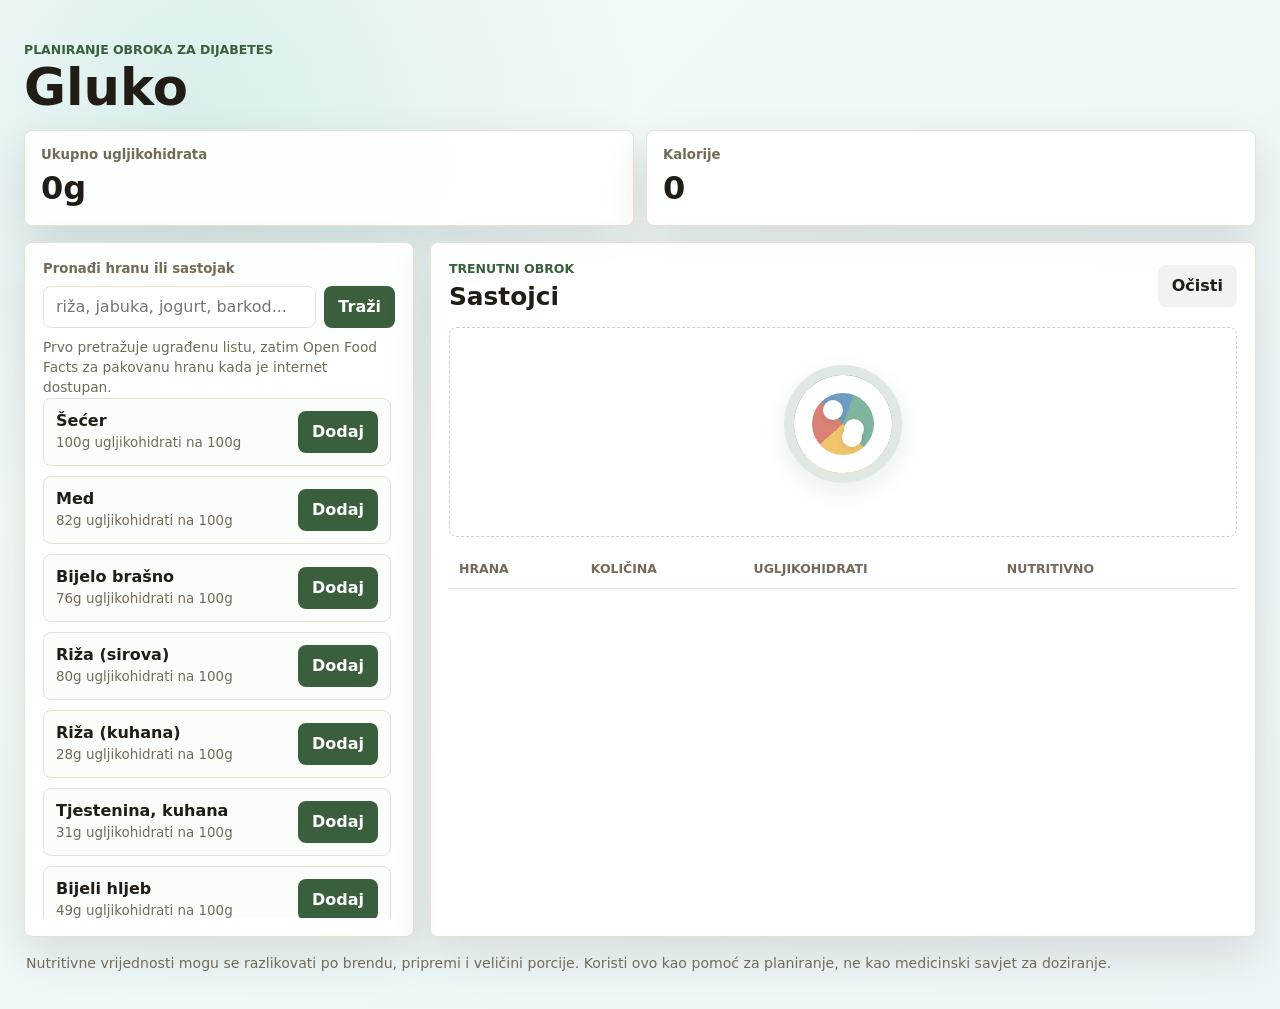
==== commit cf4a81e3: "Add files via upload" ====
--- a/index.html
+++ b/index.html
@@ -5,42 +5,12 @@
     <meta name="viewport" content="width=device-width, initial-scale=1" />
     <title>Gluko</title>
     <link rel="stylesheet" href="styles.css" />
-    <style>
-      @media (max-width: 700px) {
-        .result-card {
-          display: flex;
-          align-items: center;
-          justify-content: space-between;
-          gap: 10px;
-        }
-
-        .result-card > div {
-          min-width: 0;
-          flex: 1;
-        }
-
-        .result-card > button {
-          width: 34px;
-          min-width: 34px;
-          height: 34px;
-          padding: 0;
-          border-radius: 50%;
-          font-size: 0;
-          line-height: 1;
-        }
-
-        .result-card > button::before {
-          content: "+";
-          font-size: 24px;
-        }
-      }
-    </style>
   </head>
   <body>
     <main class="app-shell">
       <header class="topbar">
         <div>
-          <p class="eyebrow">Planiranje obroka</p>
+          <p class="eyebrow" data-i18n="appKicker">Diabetes meal planning</p>
           <h1>Gluko</h1>
         </div>
       </header>
@@ -64,6 +34,7 @@
               <input id="foodSearch" type="search" placeholder="rice, apple, yogurt, barcode..." data-i18n-placeholder="searchPlaceholder" autocomplete="off" />
               <button id="searchButton" type="button" data-i18n="search">Search</button>
             </div>
+            <p class="hint" data-i18n="searchHint">Searches the built-in list first, then Open Food Facts for packaged foods when online.</p>
           </div>
 
           <div id="results" class="results" aria-live="polite"></div>
@@ -168,7 +139,7 @@
           <strong></strong>
           <span></span>
         </div>
-        <button type="button" aria-label="Dodaj">Add</button>
+        <button type="button">Add</button>
       </article>
     </template>
 
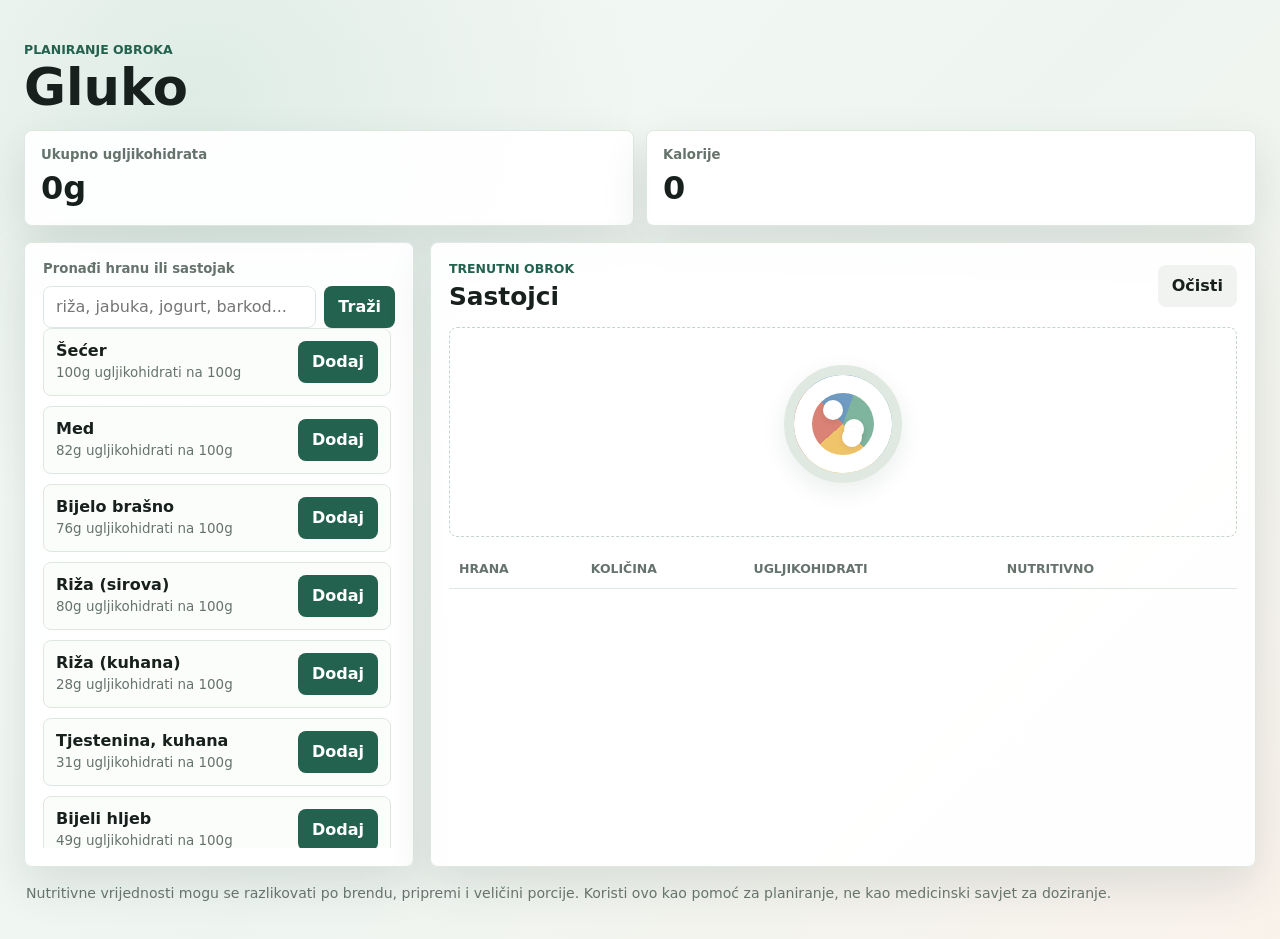
==== commit 16c1d468: "Add files via upload" ====
--- a/index.html
+++ b/index.html
@@ -10,7 +10,7 @@
     <main class="app-shell">
       <header class="topbar">
         <div>
-          <p class="eyebrow" data-i18n="appKicker">Diabetes meal planning</p>
+          <p class="eyebrow" data-i18n="appKicker">Meal planning</p>
           <h1>Gluko</h1>
         </div>
       </header>
@@ -34,7 +34,6 @@
               <input id="foodSearch" type="search" placeholder="rice, apple, yogurt, barcode..." data-i18n-placeholder="searchPlaceholder" autocomplete="off" />
               <button id="searchButton" type="button" data-i18n="search">Search</button>
             </div>
-            <p class="hint" data-i18n="searchHint">Searches the built-in list first, then Open Food Facts for packaged foods when online.</p>
           </div>
 
           <div id="results" class="results" aria-live="polite"></div>
--- a/styles.css
+++ b/styles.css
@@ -1,38 +1,15 @@
 :root {
-  /* Herb & Spice palette — grounded in the app's subject (fresh food, pantry staples) */
-  --ink: #211d15;
-  --muted: #736b58;
-  --line: #e6e1d1;
-  --surface: #fffefb;
-  --wash: #f7f4e8;
-  --mint: #4b7a4f;       /* sage — primary */
-  --mint-dark: #3a5f3d;  /* deep herb — primary hover/active */
-  --coral: #c1552c;      /* terracotta — warnings, remove actions */
-  --gold: #d9a441;       /* saffron — highlights, progress */
-  --blue: #6a5088;       /* plum — secondary numbers, tool output */
-  --shadow: 0 18px 45px rgba(41, 34, 20, 0.12);
-
-  /* Motion tokens — one easing language used everywhere */
-  --ease-out: cubic-bezier(0.22, 1, 0.36, 1);
-  --ease-pop: cubic-bezier(0.3, 1.2, 0.4, 1);
-  --dur-fast: 0.15s;
-  --dur-base: 0.25s;
-  --dur-slow: 0.45s;
-}
-
-/* Second selectable combination — add class="theme-berry" to <body> to use it */
-body.theme-berry {
-  --ink: #241220;
-  --muted: #7c6478;
-  --line: #ead9e4;
-  --surface: #fffbfe;
-  --wash: #faf3f8;
-  --mint: #a83264;
-  --mint-dark: #7a2350;
-  --coral: #2f8f80;
-  --gold: #e8a33d;
-  --blue: #5a6b9e;
-  --shadow: 0 18px 45px rgba(58, 24, 46, 0.14);
+  --ink: #17201d;
+  --muted: #66736d;
+  --line: #dfe7e1;
+  --surface: #ffffff;
+  --wash: #f4f8f5;
+  --mint: #3c8d73;
+  --mint-dark: #23624e;
+  --coral: #d95d4f;
+  --gold: #d89b25;
+  --blue: #4d79a8;
+  --shadow: 0 18px 45px rgba(31, 57, 47, 0.12);
 }
 
 * {
@@ -46,8 +23,8 @@
 body {
   margin: 0;
   background:
-    radial-gradient(circle at 15% 10%, rgba(22, 156, 140, 0.12), transparent 28rem),
-    linear-gradient(135deg, #f7fbfb 0%, #eef8f7 52%, #eef5f8 100%);
+    radial-gradient(circle at 15% 10%, rgba(60, 141, 115, 0.12), transparent 28rem),
+    linear-gradient(135deg, #f7faf7 0%, #eef5f1 52%, #f9f2eb 100%);
   color: var(--ink);
   cursor: default;
   font-family: Inter, ui-sans-serif, system-ui, -apple-system, BlinkMacSystemFont, "Segoe UI", sans-serif;
@@ -65,18 +42,17 @@
 button {
   border: 0;
   cursor: pointer;
-  transition: transform var(--dur-base) var(--ease-out), box-shadow var(--dur-base) var(--ease-out), background-color var(--dur-fast) ease, color var(--dur-fast) ease;
+  transition: transform 0.2s cubic-bezier(0.16, 1, 0.3, 1), box-shadow 0.2s ease, background-color 0.2s ease, color 0.2s ease;
 }
 
 button:hover {
   transform: translateY(-2px);
-  box-shadow: 0 6px 16px rgba(41, 34, 20, 0.16);
+  box-shadow: 0 6px 16px rgba(35, 98, 78, 0.18);
 }
 
 button:active {
-  transform: translateY(0) scale(0.98);
-  box-shadow: 0 2px 6px rgba(41, 34, 20, 0.12);
-  transition-duration: var(--dur-fast);
+  transform: translateY(1px) scale(0.97);
+  box-shadow: 0 2px 6px rgba(35, 98, 78, 0.12);
 }
 
 .app-shell {
@@ -92,14 +68,14 @@
   margin: 0 auto;
 }
 
-/* Page Entrance Animation — one motion language, shared stagger */
+/* Page Entrance Animations */
 .topbar {
   display: flex;
   align-items: end;
   justify-content: space-between;
   gap: 20px;
   padding: 18px 0 18px;
-  animation: riseFade var(--dur-slow) var(--ease-out) both;
+  animation: slideDownFade 0.6s cubic-bezier(0.16, 1, 0.3, 1) both;
 }
 
 .summary-strip {
@@ -107,19 +83,19 @@
   grid-template-columns: repeat(2, minmax(0, 1fr));
   gap: 12px;
   margin-bottom: 16px;
-  animation: riseFade var(--dur-slow) var(--ease-out) 0.06s both;
+  animation: fadeInUp 0.6s cubic-bezier(0.16, 1, 0.3, 1) 0.1s both;
 }
 
 .search-pane {
-  animation: riseFade var(--dur-slow) var(--ease-out) 0.12s both;
+  animation: fadeInLeft 0.6s cubic-bezier(0.16, 1, 0.3, 1) 0.2s both;
 }
 
 .meal-pane {
-  animation: riseFade var(--dur-slow) var(--ease-out) 0.16s both;
+  animation: fadeInRight 0.6s cubic-bezier(0.16, 1, 0.3, 1) 0.25s both;
 }
 
 footer {
-  animation: riseFade var(--dur-slow) var(--ease-out) 0.22s both;
+  animation: fadeIn 0.8s ease 0.4s both;
 }
 
 .top-actions {
@@ -137,7 +113,7 @@
   border: 1px solid var(--line);
   border-radius: 8px;
   box-shadow: var(--shadow);
-  transition: transform var(--dur-base) var(--ease-out), box-shadow var(--dur-base) var(--ease-out);
+  transition: transform 0.25s ease, box-shadow 0.25s ease;
 }
 
 .language-control:hover {
@@ -242,7 +218,7 @@
   border: 1px solid var(--line);
   border-radius: 8px;
   box-shadow: var(--shadow);
-  transition: transform var(--dur-base) var(--ease-out), box-shadow var(--dur-base) var(--ease-out);
+  transition: transform 0.25s ease, box-shadow 0.25s ease;
 }
 
 .target-panel:hover {
@@ -311,7 +287,7 @@
   border: 1px solid var(--line);
   border-radius: 8px;
   box-shadow: var(--shadow);
-  transition: transform var(--dur-base) var(--ease-out), box-shadow var(--dur-base) var(--ease-out), border-color var(--dur-base) ease;
+  transition: transform 0.25s ease, box-shadow 0.25s ease, border-color 0.25s ease;
 }
 
 .summary-strip article {
@@ -452,9 +428,9 @@
   background: #fbfdfb;
   border: 1px solid var(--line);
   border-radius: 8px;
-  transition: transform var(--dur-base) var(--ease-out), box-shadow var(--dur-base) var(--ease-out), border-color var(--dur-base) ease, background-color var(--dur-base) ease;
-  animation: resultCardFadeIn var(--dur-base) var(--ease-out) both;
-  animation-delay: calc(var(--item-index, 0) * 18ms);
+  transition: transform 0.22s cubic-bezier(0.16, 1, 0.3, 1), box-shadow 0.22s ease, border-color 0.22s ease, background-color 0.22s ease;
+  animation: resultCardFadeIn 0.35s cubic-bezier(0.16, 1, 0.3, 1) both;
+  animation-delay: calc(var(--item-index, 0) * 30ms);
 }
 
 .result-card:hover {
@@ -477,13 +453,13 @@
 }
 
 .result-card button {
-  transition: transform var(--dur-fast) var(--ease-out), background-color var(--dur-fast) ease, box-shadow var(--dur-fast) ease;
+  transition: transform 0.18s cubic-bezier(0.34, 1.56, 0.64, 1), background-color 0.18s ease, box-shadow 0.18s ease;
 }
 
 .result-card button:hover {
-  transform: scale(1.04);
+  transform: scale(1.05);
   background: var(--mint);
-  box-shadow: 0 4px 12px rgba(75, 122, 79, 0.28);
+  box-shadow: 0 4px 12px rgba(60, 141, 115, 0.3);
 }
 
 .custom-food {
@@ -514,7 +490,7 @@
   grid-template-columns: repeat(2, minmax(0, 1fr));
   gap: 12px;
   margin-top: 14px;
-  animation: formExpand var(--dur-base) var(--ease-out) both;
+  animation: formExpand 0.35s cubic-bezier(0.16, 1, 0.3, 1) both;
 }
 
 .custom-food label {
@@ -634,16 +610,16 @@
 
 /* Meal Table Row Animations */
 tbody tr {
-  animation: rowSlideIn var(--dur-base) var(--ease-out) both;
-  transition: background-color var(--dur-fast) ease, transform var(--dur-fast) ease, opacity var(--dur-base) ease;
+  animation: rowSlideIn 0.35s cubic-bezier(0.16, 1, 0.3, 1) both;
+  transition: background-color 0.2s ease, transform 0.2s ease, opacity 0.25s ease;
 }
 
 tbody tr:hover {
-  background-color: rgba(247, 244, 232, 0.6);
+  background-color: rgba(244, 248, 245, 0.6);
 }
 
 tbody tr.row-removing {
-  animation: rowSlideOut var(--dur-base) cubic-bezier(0.6, 0, 0.9, 0) forwards;
+  animation: rowSlideOut 0.25s cubic-bezier(0.7, 0, 0.84, 0) forwards;
 }
 
 td strong,
@@ -683,7 +659,7 @@
   border-radius: 999px;
   color: var(--ink);
   font-size: 0.78rem;
-  transition: transform var(--dur-base) var(--ease-out), background-color var(--dur-fast) ease, color var(--dur-fast) ease;
+  transition: transform 0.2s ease, background-color 0.2s ease, color 0.2s ease;
 }
 
 .nutrition-pills span:hover {
@@ -699,14 +675,14 @@
   border-radius: 8px;
   color: #92372d;
   font-weight: 900;
-  transition: transform var(--dur-base) var(--ease-out), background-color var(--dur-fast) ease, color var(--dur-fast) ease;
+  transition: transform 0.2s cubic-bezier(0.34, 1.56, 0.64, 1), background-color 0.2s ease, color 0.2s ease;
 }
 
 .remove-button:hover {
-  transform: scale(1.06);
+  transform: scale(1.12) rotate(8deg);
   background: #f3d4d0;
   color: #7a1d13;
-  box-shadow: 0 4px 10px rgba(146, 55, 45, 0.18);
+  box-shadow: 0 4px 10px rgba(146, 55, 45, 0.2);
 }
 
 body.modal-open {
@@ -742,8 +718,8 @@
   background: #fff;
   border: 1px solid var(--line);
   border-radius: 12px;
-  box-shadow: 0 24px 70px rgba(36, 28, 16, 0.28);
-  animation: fadeInUp var(--dur-base) var(--ease-out);
+  box-shadow: 0 24px 70px rgba(20, 36, 29, 0.28);
+  animation: fadeInUp 0.24s ease-out;
 }
 
 .food-modal__dialog h2 {
@@ -889,7 +865,7 @@
   background: #fbfdfb;
   border: 1px solid var(--line);
   border-radius: 8px;
-  transition: transform var(--dur-base) var(--ease-out), box-shadow var(--dur-base) var(--ease-out);
+  transition: transform 0.2s ease, box-shadow 0.2s ease;
 }
 
 .saved-meal:hover {
@@ -932,7 +908,7 @@
   background: #f6faf7;
   border: 1px solid var(--line);
   border-radius: 8px;
-  transition: transform var(--dur-base) var(--ease-out);
+  transition: transform 0.2s ease;
 }
 
 .period-stats article:hover {
@@ -981,10 +957,10 @@
 }
 
 /* Keyframes Definitions */
-@keyframes riseFade {
+@keyframes slideDownFade {
   from {
     opacity: 0;
-    transform: translateY(10px);
+    transform: translateY(-16px);
   }
   to {
     opacity: 1;
@@ -995,11 +971,33 @@
 @keyframes fadeInUp {
   from {
     opacity: 0;
-    transform: translateY(10px);
+    transform: translateY(16px);
   }
   to {
     opacity: 1;
     transform: translateY(0);
+  }
+}
+
+@keyframes fadeInLeft {
+  from {
+    opacity: 0;
+    transform: translateX(-16px);
+  }
+  to {
+    opacity: 1;
+    transform: translateX(0);
+  }
+}
+
+@keyframes fadeInRight {
+  from {
+    opacity: 0;
+    transform: translateX(16px);
+  }
+  to {
+    opacity: 1;
+    transform: translateX(0);
   }
 }
 
@@ -1051,7 +1049,7 @@
     transform: scale(1);
   }
   50% {
-    transform: scale(1.08);
+    transform: scale(1.18);
     color: var(--mint);
   }
   100% {
@@ -1309,7 +1307,7 @@
     background: #fbfdfb;
     border: 1px solid var(--line);
     border-radius: 8px;
-    transition: transform var(--dur-base) var(--ease-out), box-shadow var(--dur-base) var(--ease-out);
+    transition: transform 0.25s ease, box-shadow 0.25s ease;
   }
 
   .restaurant-card:hover {
@@ -1370,12 +1368,25 @@
   }
 
   .result-card {
-    grid-template-columns: 1fr;
+    grid-template-columns: minmax(0, 1fr) auto;
+    align-items: center;
     gap: 10px;
   }
 
   .result-card button {
-    width: 100%;
+    width: 38px;
+    min-width: 38px;
+    height: 38px;
+    padding: 0;
+    border-radius: 50%;
+    font-size: 0;
+    line-height: 1;
+  }
+
+  .result-card button::before {
+    content: "+";
+    font-size: 24px;
+    font-weight: 700;
   }
 
   .custom-food label:first-child,
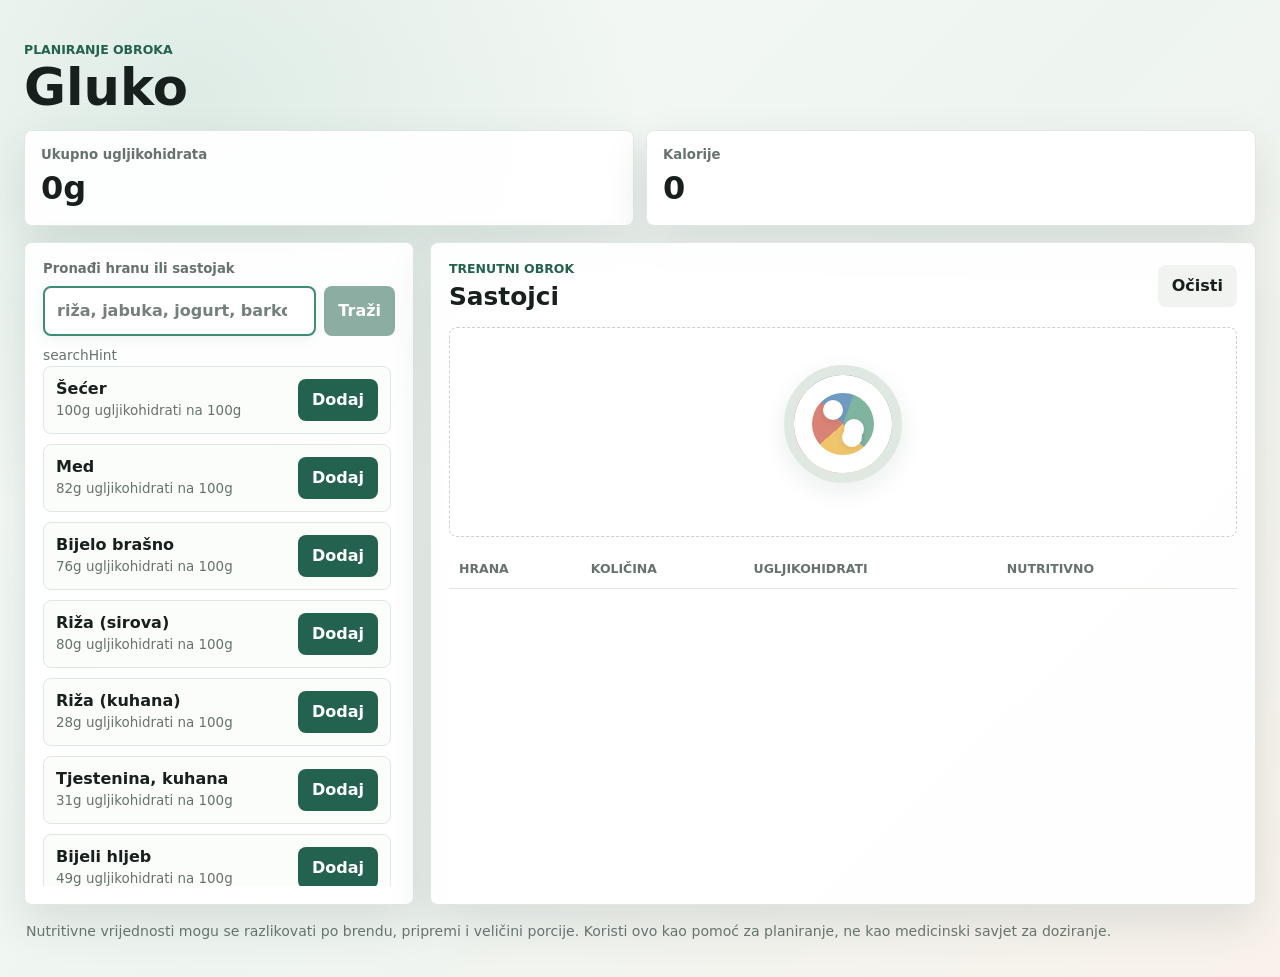
==== commit 7d256034: "Add files via upload" ====
--- a/index.html
+++ b/index.html
@@ -5,12 +5,46 @@
     <meta name="viewport" content="width=device-width, initial-scale=1" />
     <title>Gluko</title>
     <link rel="stylesheet" href="styles.css" />
+
+    <style>
+      /* Search visibility enhancement */
+      #foodSearch {
+        min-height: 50px;
+        border: 2px solid var(--mint, #3c8d73);
+        font-weight: 800;
+        box-shadow: 0 3px 12px rgba(60, 141, 115, 0.10);
+      }
+
+      #foodSearch::placeholder {
+        color: #66736d;
+        font-weight: 800;
+        opacity: 0.9;
+      }
+
+      #foodSearch:focus {
+        border-color: var(--mint-dark, #23624e);
+        box-shadow: 0 0 0 4px rgba(60, 141, 115, 0.18), 0 5px 16px rgba(60, 141, 115, 0.14);
+      }
+
+      #searchButton {
+        opacity: 0.52;
+        font-weight: 700;
+        transition: opacity 0.2s ease, transform 0.2s ease, box-shadow 0.2s ease;
+      }
+
+      #searchButton.search-ready {
+        opacity: 1;
+        font-weight: 950;
+        box-shadow: 0 5px 14px rgba(35, 98, 78, 0.24);
+      }
+    </style>
+
   </head>
   <body>
     <main class="app-shell">
       <header class="topbar">
         <div>
-          <p class="eyebrow" data-i18n="appKicker">Meal planning</p>
+          <p class="eyebrow" data-i18n="appKicker">Diabetes meal planning</p>
           <h1>Gluko</h1>
         </div>
       </header>
@@ -34,6 +68,7 @@
               <input id="foodSearch" type="search" placeholder="rice, apple, yogurt, barcode..." data-i18n-placeholder="searchPlaceholder" autocomplete="off" />
               <button id="searchButton" type="button" data-i18n="search">Search</button>
             </div>
+            <p class="hint" data-i18n="searchHint">Searches the built-in list first, then Open Food Facts for packaged foods when online.</p>
           </div>
 
           <div id="results" class="results" aria-live="polite"></div>
@@ -143,5 +178,22 @@
     </template>
 
     <script src="app.js?v=4"></script>
+
+    <script>
+      document.addEventListener("DOMContentLoaded", () => {
+        const foodSearch = document.getElementById("foodSearch");
+        const searchButton = document.getElementById("searchButton");
+
+        if (!foodSearch || !searchButton) return;
+
+        const updateSearchButtonState = () => {
+          searchButton.classList.toggle("search-ready", foodSearch.value.trim().length > 0);
+        };
+
+        foodSearch.addEventListener("input", updateSearchButtonState);
+        updateSearchButtonState();
+      });
+    </script>
+
   </body>
 </html>
--- a/styles.css
+++ b/styles.css
@@ -1368,25 +1368,12 @@
   }
 
   .result-card {
-    grid-template-columns: minmax(0, 1fr) auto;
-    align-items: center;
+    grid-template-columns: 1fr;
     gap: 10px;
   }
 
   .result-card button {
-    width: 38px;
-    min-width: 38px;
-    height: 38px;
-    padding: 0;
-    border-radius: 50%;
-    font-size: 0;
-    line-height: 1;
-  }
-
-  .result-card button::before {
-    content: "+";
-    font-size: 24px;
-    font-weight: 700;
+    width: 100%;
   }
 
   .custom-food label:first-child,
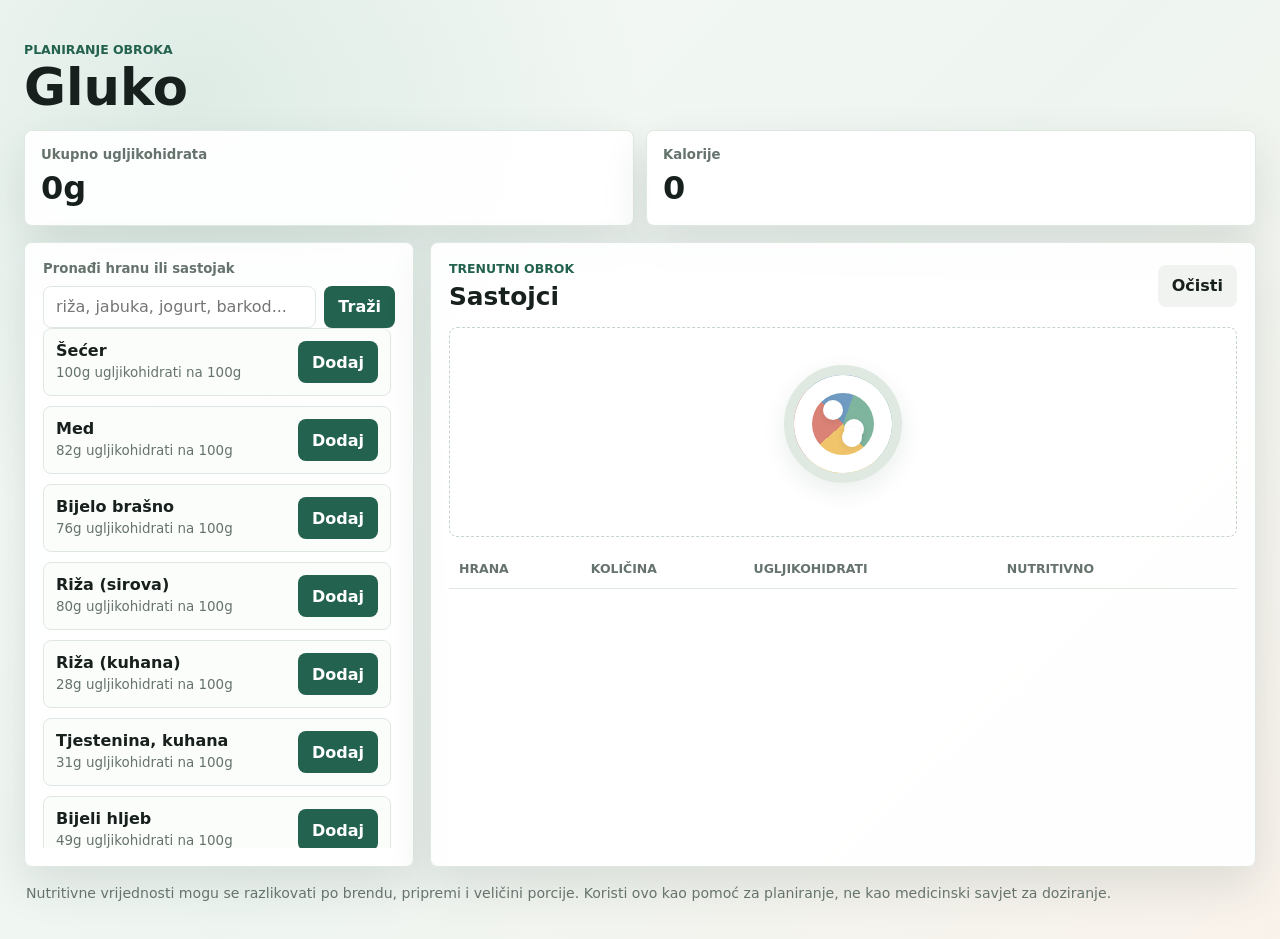
==== commit 7357434c: "Add files via upload" ====
--- a/index.html
+++ b/index.html
@@ -5,46 +5,12 @@
     <meta name="viewport" content="width=device-width, initial-scale=1" />
     <title>Gluko</title>
     <link rel="stylesheet" href="styles.css" />
-
-    <style>
-      /* Search visibility enhancement */
-      #foodSearch {
-        min-height: 50px;
-        border: 2px solid var(--mint, #3c8d73);
-        font-weight: 800;
-        box-shadow: 0 3px 12px rgba(60, 141, 115, 0.10);
-      }
-
-      #foodSearch::placeholder {
-        color: #66736d;
-        font-weight: 800;
-        opacity: 0.9;
-      }
-
-      #foodSearch:focus {
-        border-color: var(--mint-dark, #23624e);
-        box-shadow: 0 0 0 4px rgba(60, 141, 115, 0.18), 0 5px 16px rgba(60, 141, 115, 0.14);
-      }
-
-      #searchButton {
-        opacity: 0.52;
-        font-weight: 700;
-        transition: opacity 0.2s ease, transform 0.2s ease, box-shadow 0.2s ease;
-      }
-
-      #searchButton.search-ready {
-        opacity: 1;
-        font-weight: 950;
-        box-shadow: 0 5px 14px rgba(35, 98, 78, 0.24);
-      }
-    </style>
-
   </head>
   <body>
     <main class="app-shell">
       <header class="topbar">
         <div>
-          <p class="eyebrow" data-i18n="appKicker">Diabetes meal planning</p>
+          <p class="eyebrow" data-i18n="appKicker">Meal planning</p>
           <h1>Gluko</h1>
         </div>
       </header>
@@ -68,7 +34,6 @@
               <input id="foodSearch" type="search" placeholder="rice, apple, yogurt, barcode..." data-i18n-placeholder="searchPlaceholder" autocomplete="off" />
               <button id="searchButton" type="button" data-i18n="search">Search</button>
             </div>
-            <p class="hint" data-i18n="searchHint">Searches the built-in list first, then Open Food Facts for packaged foods when online.</p>
           </div>
 
           <div id="results" class="results" aria-live="polite"></div>
@@ -178,22 +143,5 @@
     </template>
 
     <script src="app.js?v=4"></script>
-
-    <script>
-      document.addEventListener("DOMContentLoaded", () => {
-        const foodSearch = document.getElementById("foodSearch");
-        const searchButton = document.getElementById("searchButton");
-
-        if (!foodSearch || !searchButton) return;
-
-        const updateSearchButtonState = () => {
-          searchButton.classList.toggle("search-ready", foodSearch.value.trim().length > 0);
-        };
-
-        foodSearch.addEventListener("input", updateSearchButtonState);
-        updateSearchButtonState();
-      });
-    </script>
-
   </body>
 </html>
--- a/styles.css
+++ b/styles.css
@@ -10,6 +10,25 @@
   --gold: #d89b25;
   --blue: #4d79a8;
   --shadow: 0 18px 45px rgba(31, 57, 47, 0.12);
+  --shadow-sm: 0 6px 16px rgba(31, 57, 47, 0.08);
+  --shadow-lg: 0 26px 60px rgba(31, 57, 47, 0.18);
+  --ease-out: cubic-bezier(0.16, 1, 0.3, 1);
+  --ease-spring: cubic-bezier(0.34, 1.56, 0.64, 1);
+  --ease-in: cubic-bezier(0.7, 0, 0.84, 0);
+  --dur-fast: 150ms;
+  --dur-base: 240ms;
+  --dur-slow: 400ms;
+}
+
+@media (prefers-reduced-motion: reduce) {
+  *,
+  *::before,
+  *::after {
+    animation-duration: 0.001ms !important;
+    animation-iteration-count: 1 !important;
+    transition-duration: 0.001ms !important;
+    scroll-behavior: auto !important;
+  }
 }
 
 * {
@@ -42,17 +61,26 @@
 button {
   border: 0;
   cursor: pointer;
-  transition: transform 0.2s cubic-bezier(0.16, 1, 0.3, 1), box-shadow 0.2s ease, background-color 0.2s ease, color 0.2s ease;
+  transition: transform var(--dur-base) var(--ease-out), box-shadow var(--dur-base) ease, background-color var(--dur-base) ease, color var(--dur-base) ease;
 }
 
 button:hover {
-  transform: translateY(-2px);
-  box-shadow: 0 6px 16px rgba(35, 98, 78, 0.18);
+  transform: translateY(-1px);
+  box-shadow: 0 6px 16px rgba(35, 98, 78, 0.16);
 }
 
 button:active {
   transform: translateY(1px) scale(0.97);
   box-shadow: 0 2px 6px rgba(35, 98, 78, 0.12);
+  transition-duration: var(--dur-fast);
+}
+
+button:focus-visible,
+input:focus-visible,
+textarea:focus-visible,
+summary:focus-visible {
+  outline: 2px solid var(--mint);
+  outline-offset: 2px;
 }
 
 .app-shell {
@@ -68,14 +96,14 @@
   margin: 0 auto;
 }
 
-/* Page Entrance Animations */
+/* Page entrance: one orchestrated sequence, same motion direction, staggered timing */
 .topbar {
   display: flex;
   align-items: end;
   justify-content: space-between;
   gap: 20px;
   padding: 18px 0 18px;
-  animation: slideDownFade 0.6s cubic-bezier(0.16, 1, 0.3, 1) both;
+  animation: fadeInUp 0.55s var(--ease-out) both;
 }
 
 .summary-strip {
@@ -83,19 +111,19 @@
   grid-template-columns: repeat(2, minmax(0, 1fr));
   gap: 12px;
   margin-bottom: 16px;
-  animation: fadeInUp 0.6s cubic-bezier(0.16, 1, 0.3, 1) 0.1s both;
+  animation: fadeInUp 0.55s var(--ease-out) 0.06s both;
 }
 
 .search-pane {
-  animation: fadeInLeft 0.6s cubic-bezier(0.16, 1, 0.3, 1) 0.2s both;
+  animation: fadeInUp 0.55s var(--ease-out) 0.12s both;
 }
 
 .meal-pane {
-  animation: fadeInRight 0.6s cubic-bezier(0.16, 1, 0.3, 1) 0.25s both;
+  animation: fadeInUp 0.55s var(--ease-out) 0.18s both;
 }
 
 footer {
-  animation: fadeIn 0.8s ease 0.4s both;
+  animation: fadeInUp 0.55s var(--ease-out) 0.26s both;
 }
 
 .top-actions {
@@ -118,7 +146,7 @@
 
 .language-control:hover {
   transform: translateY(-2px);
-  box-shadow: 0 22px 50px rgba(31, 57, 47, 0.16);
+  box-shadow: var(--shadow-lg);
 }
 
 .language-control > span {
@@ -223,7 +251,7 @@
 
 .target-panel:hover {
   transform: translateY(-2px);
-  box-shadow: 0 22px 50px rgba(31, 57, 47, 0.16);
+  box-shadow: var(--shadow-lg);
 }
 
 .target-panel label,
@@ -299,7 +327,7 @@
 
 .summary-strip article:hover {
   transform: translateY(-3px);
-  box-shadow: 0 24px 50px rgba(31, 57, 47, 0.16);
+  box-shadow: var(--shadow-lg);
   border-color: rgba(60, 141, 115, 0.3);
 }
 
@@ -315,12 +343,12 @@
   margin-top: 10px;
   font-size: 2rem;
   line-height: 1;
-  transition: transform 0.25s cubic-bezier(0.34, 1.56, 0.64, 1), color 0.25s ease;
+  transition: transform 0.25s var(--ease-spring), color 0.25s ease;
 }
 
 /* Number update animation pulse */
 .summary-strip strong.updated-pop {
-  animation: counterPop 0.4s cubic-bezier(0.175, 0.885, 0.32, 1.275);
+  animation: counterPop 0.45s var(--ease-spring);
   color: var(--mint-dark);
 }
 
@@ -337,7 +365,7 @@
   max-width: 100%;
   height: 100%;
   background: linear-gradient(90deg, var(--mint), var(--gold), var(--coral));
-  transition: width 350ms cubic-bezier(0.16, 1, 0.3, 1);
+  transition: width 450ms var(--ease-out);
 }
 
 .workspace {
@@ -428,15 +456,16 @@
   background: #fbfdfb;
   border: 1px solid var(--line);
   border-radius: 8px;
-  transition: transform 0.22s cubic-bezier(0.16, 1, 0.3, 1), box-shadow 0.22s ease, border-color 0.22s ease, background-color 0.22s ease;
-  animation: resultCardFadeIn 0.35s cubic-bezier(0.16, 1, 0.3, 1) both;
-  animation-delay: calc(var(--item-index, 0) * 30ms);
+  transition: transform 0.2s var(--ease-out), box-shadow 0.2s ease, border-color 0.2s ease, background-color 0.2s ease;
+  animation: resultCardFadeIn 0.4s var(--ease-out) both;
+  animation-delay: calc(var(--item-index, 0) * 35ms);
+  will-change: transform;
 }
 
 .result-card:hover {
   transform: translateY(-2px);
   border-color: var(--mint);
-  box-shadow: 0 8px 20px rgba(60, 141, 115, 0.14);
+  box-shadow: var(--shadow-sm);
   background: #ffffff;
 }
 
@@ -490,7 +519,7 @@
   grid-template-columns: repeat(2, minmax(0, 1fr));
   gap: 12px;
   margin-top: 14px;
-  animation: formExpand 0.35s cubic-bezier(0.16, 1, 0.3, 1) both;
+  animation: formExpand 0.35s var(--ease-out) both;
 }
 
 .custom-food label {
@@ -553,7 +582,7 @@
   border-radius: 50%;
   background: conic-gradient(from 20deg, #7fb49e 0 33%, #f0c46a 33% 58%, #d98275 58% 82%, #6f9bc2 82% 100%);
   box-shadow: inset 0 0 0 18px #fff, 0 8px 24px rgba(31, 57, 47, 0.08);
-  animation: floatPlate 4s ease-in-out infinite alternate;
+  animation: floatPlate 5s ease-in-out infinite alternate;
 }
 
 .plate-art span {
@@ -610,7 +639,7 @@
 
 /* Meal Table Row Animations */
 tbody tr {
-  animation: rowSlideIn 0.35s cubic-bezier(0.16, 1, 0.3, 1) both;
+  animation: rowSlideIn 0.35s var(--ease-out) both;
   transition: background-color 0.2s ease, transform 0.2s ease, opacity 0.25s ease;
 }
 
@@ -619,7 +648,7 @@
 }
 
 tbody tr.row-removing {
-  animation: rowSlideOut 0.25s cubic-bezier(0.7, 0, 0.84, 0) forwards;
+  animation: rowSlideOut 0.28s var(--ease-in) forwards;
 }
 
 td strong,
@@ -675,11 +704,11 @@
   border-radius: 8px;
   color: #92372d;
   font-weight: 900;
-  transition: transform 0.2s cubic-bezier(0.34, 1.56, 0.64, 1), background-color 0.2s ease, color 0.2s ease;
+  transition: transform 0.2s var(--ease-spring), background-color 0.2s ease, color 0.2s ease, box-shadow 0.2s ease;
 }
 
 .remove-button:hover {
-  transform: scale(1.12) rotate(8deg);
+  transform: scale(1.08) rotate(4deg);
   background: #f3d4d0;
   color: #7a1d13;
   box-shadow: 0 4px 10px rgba(146, 55, 45, 0.2);
@@ -707,6 +736,7 @@
   inset: 0;
   background: rgba(20, 36, 29, 0.58);
   backdrop-filter: blur(3px);
+  animation: fadeIn 0.22s ease-out both;
 }
 
 .food-modal__dialog {
@@ -719,7 +749,7 @@
   border: 1px solid var(--line);
   border-radius: 12px;
   box-shadow: 0 24px 70px rgba(20, 36, 29, 0.28);
-  animation: fadeInUp 0.24s ease-out;
+  animation: modalPop 0.32s var(--ease-out) both;
 }
 
 .food-modal__dialog h2 {
@@ -757,6 +787,8 @@
   background: #f4f8f5;
   border: 1px solid var(--line);
   border-radius: 8px;
+  animation: fadeInUp 0.3s var(--ease-out) both;
+  animation-delay: calc(var(--item-index, 0) * 40ms);
 }
 
 .food-modal__nutrition span,
@@ -865,7 +897,7 @@
   background: #fbfdfb;
   border: 1px solid var(--line);
   border-radius: 8px;
-  transition: transform 0.2s ease, box-shadow 0.2s ease;
+  transition: transform 0.2s var(--ease-out), box-shadow 0.2s ease;
 }
 
 .saved-meal:hover {
@@ -908,7 +940,7 @@
   background: #f6faf7;
   border: 1px solid var(--line);
   border-radius: 8px;
-  transition: transform 0.2s ease;
+  transition: transform 0.2s var(--ease-out);
 }
 
 .period-stats article:hover {
@@ -938,7 +970,7 @@
   background: #fbfdfb;
   border: 1px solid var(--line);
   border-radius: 8px;
-  transition: transform 0.2s ease;
+  transition: transform 0.2s var(--ease-out);
 }
 
 .period-row:hover {
@@ -957,47 +989,14 @@
 }
 
 /* Keyframes Definitions */
-@keyframes slideDownFade {
+@keyframes fadeInUp {
   from {
     opacity: 0;
-    transform: translateY(-16px);
+    transform: translateY(14px);
   }
   to {
     opacity: 1;
     transform: translateY(0);
-  }
-}
-
-@keyframes fadeInUp {
-  from {
-    opacity: 0;
-    transform: translateY(16px);
-  }
-  to {
-    opacity: 1;
-    transform: translateY(0);
-  }
-}
-
-@keyframes fadeInLeft {
-  from {
-    opacity: 0;
-    transform: translateX(-16px);
-  }
-  to {
-    opacity: 1;
-    transform: translateX(0);
-  }
-}
-
-@keyframes fadeInRight {
-  from {
-    opacity: 0;
-    transform: translateX(16px);
-  }
-  to {
-    opacity: 1;
-    transform: translateX(0);
   }
 }
 
@@ -1074,6 +1073,17 @@
   100% {
     transform: scale(1.22);
     opacity: 1;
+  }
+}
+
+@keyframes modalPop {
+  from {
+    opacity: 0;
+    transform: translateY(12px) scale(0.96);
+  }
+  to {
+    opacity: 1;
+    transform: translateY(0) scale(1);
   }
 }
 
@@ -1290,7 +1300,7 @@
     display: grid;
     grid-template-columns: repeat(2, minmax(0, 1fr));
     gap: 8px;
-    animation: formExpand 0.3s ease-out;
+    animation: formExpand 0.32s var(--ease-out) both;
   }
 
   .restaurants-panel[hidden] {
@@ -1368,12 +1378,25 @@
   }
 
   .result-card {
-    grid-template-columns: 1fr;
+    grid-template-columns: minmax(0, 1fr) auto;
+    align-items: center;
     gap: 10px;
   }
 
   .result-card button {
-    width: 100%;
+    width: 38px;
+    min-width: 38px;
+    height: 38px;
+    padding: 0;
+    border-radius: 50%;
+    font-size: 0;
+    line-height: 1;
+  }
+
+  .result-card button::before {
+    content: "+";
+    font-size: 24px;
+    font-weight: 700;
   }
 
   .custom-food label:first-child,
